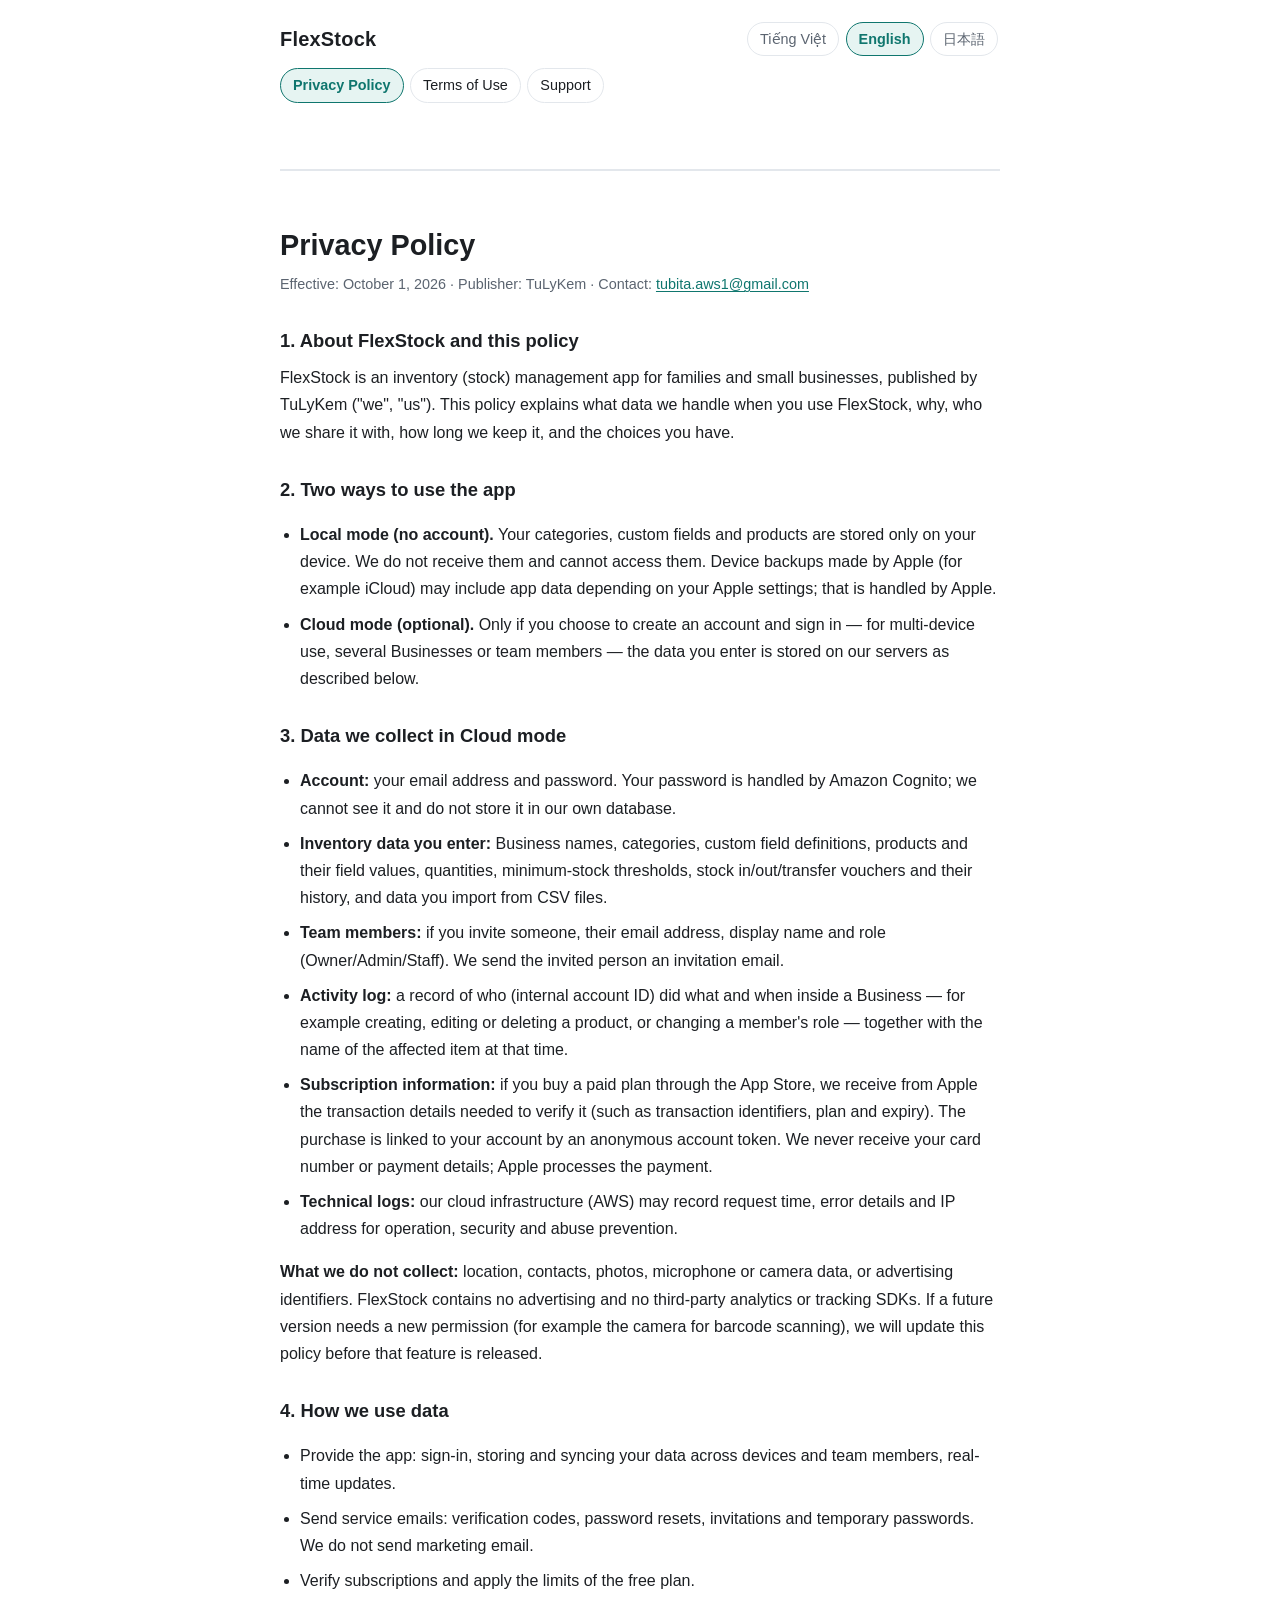
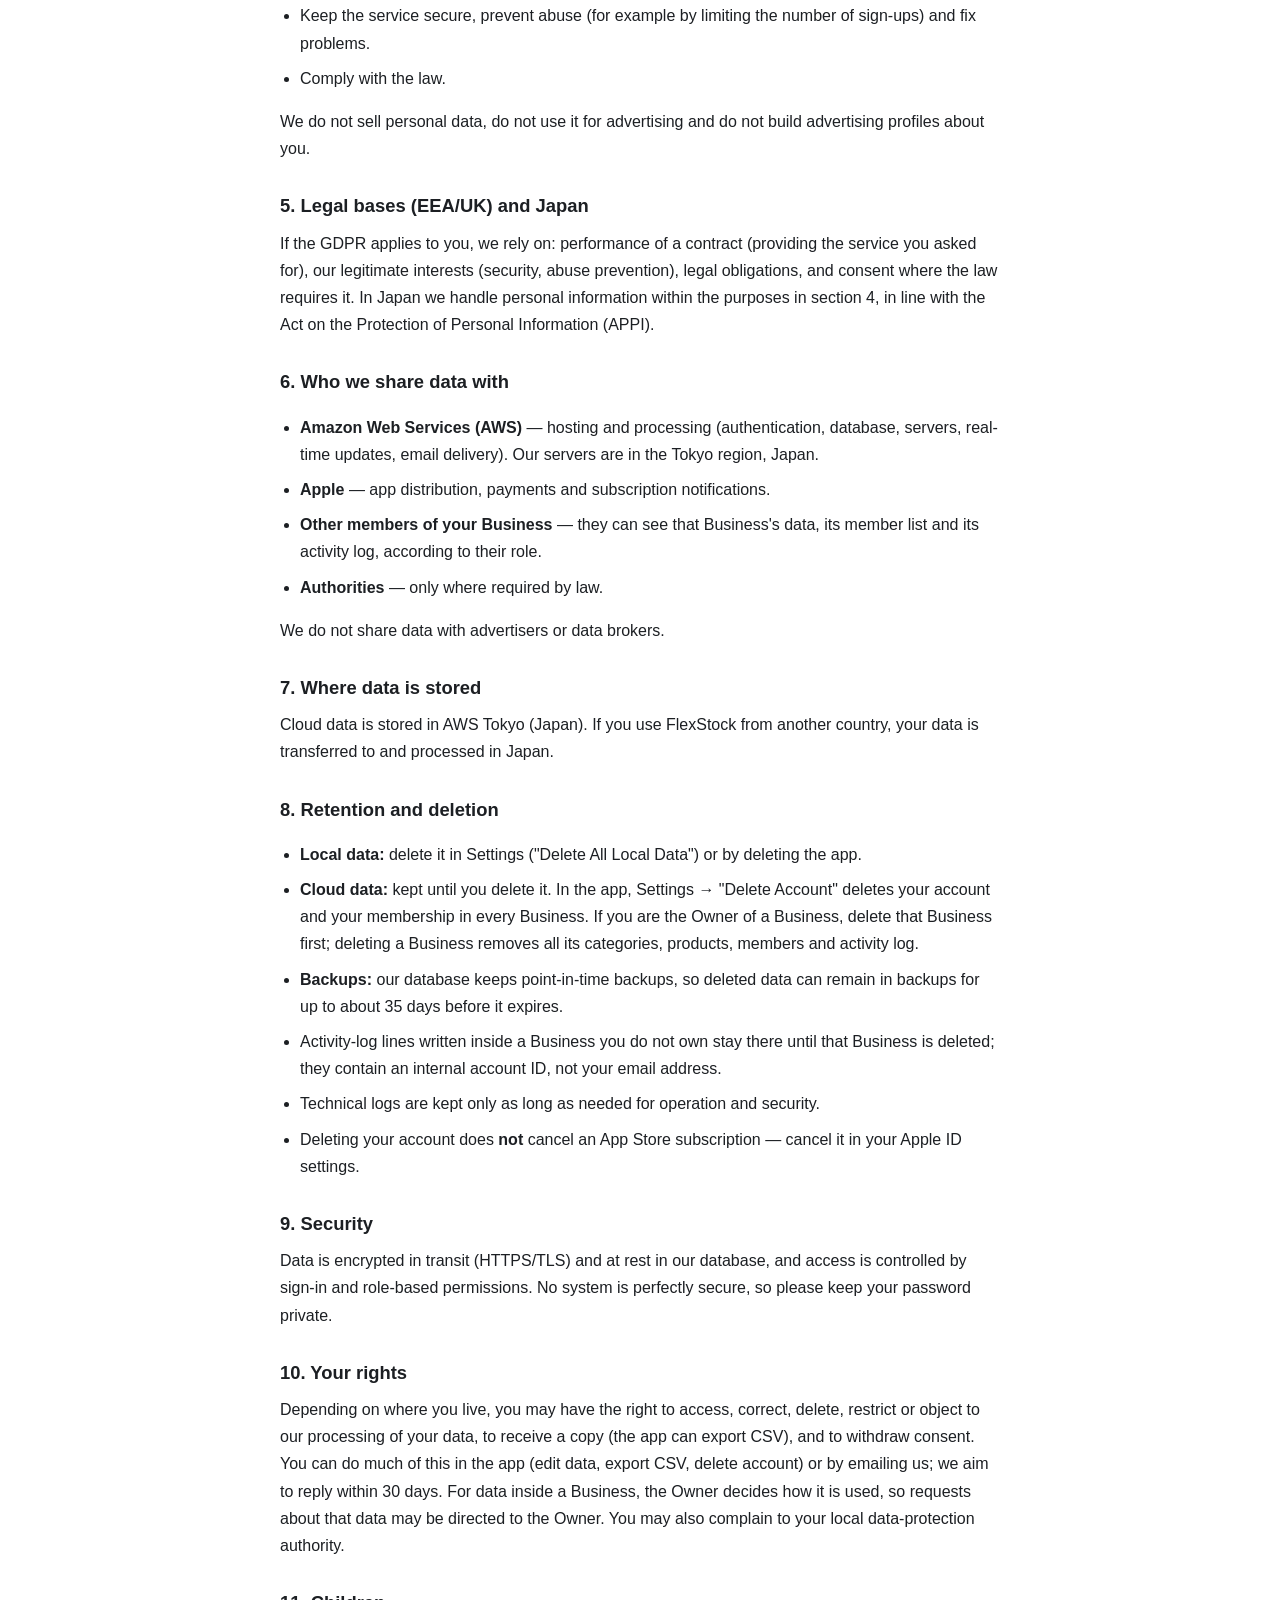
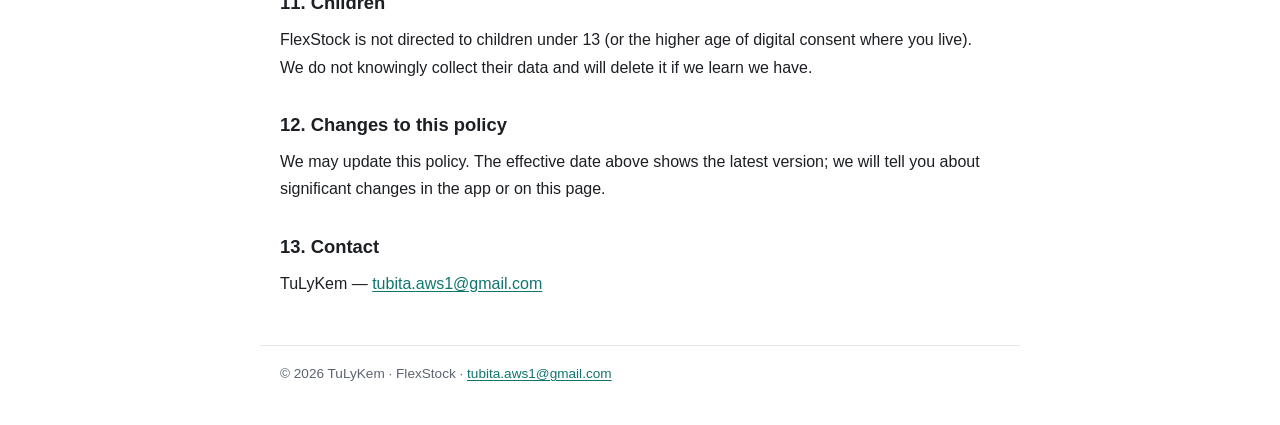
==== privacy.html @ 8ac3ab15 "FlexStock legal pages" ====
<!DOCTYPE html>
<html lang="en">
<head>
<meta charset="utf-8">
<meta name="viewport" content="width=device-width, initial-scale=1">
<title>FlexStock — Privacy Policy / Chính sách bảo mật / プライバシーポリシー</title>
<meta name="description" content="Privacy Policy of the FlexStock inventory app.">
<link rel="stylesheet" href="style.css">
<script src="site.js"></script>
</head>
<body>
<header class="site-header">
  <a class="brand" href="index.html" data-page="index.html">FlexStock</a>
  <nav class="lang" aria-label="Language">
    <a href="#vi" data-lang-link="vi">Tiếng Việt</a>
    <a href="#en" data-lang-link="en">English</a>
    <a href="#ja" data-lang-link="ja">日本語</a>
  </nav>
</header>
<nav class="pages" aria-label="Pages">
    <a href="privacy.html" data-page="privacy.html" class="current"><span class="lbl" data-l="vi">Chính sách bảo mật</span><span class="lbl" data-l="en">Privacy Policy</span><span class="lbl" data-l="ja">プライバシーポリシー</span></a>
    <a href="terms.html" data-page="terms.html"><span class="lbl" data-l="vi">Điều khoản sử dụng</span><span class="lbl" data-l="en">Terms of Use</span><span class="lbl" data-l="ja">利用規約</span></a>
    <a href="support.html" data-page="support.html"><span class="lbl" data-l="vi">Hỗ trợ</span><span class="lbl" data-l="en">Support</span><span class="lbl" data-l="ja">サポート</span></a>
</nav>
<main>
  <section class="doc" lang="vi" data-doc-lang="vi">
<h1>Chính sách bảo mật</h1>
    <p class="meta">Có hiệu lực từ: 01/10/2026 &middot; Nhà phát triển: TuLyKem &middot; Liên hệ: <a href="mailto:tubita.aws1@gmail.com">tubita.aws1@gmail.com</a></p>

    <h2>1. Giới thiệu</h2>
    <p>FlexStock là ứng dụng quản lý kho/tồn kho dành cho gia đình và hộ kinh doanh nhỏ, do TuLyKem ("chúng tôi") phát hành. Chính sách này giải thích chúng tôi xử lý những dữ liệu nào khi bạn dùng FlexStock, vì sao, chia sẻ với ai, lưu bao lâu và bạn có những lựa chọn nào.</p>

    <h2>2. Hai cách sử dụng ứng dụng</h2>
    <ul>
      <li><strong>Chế độ Local (không cần tài khoản).</strong> Category, Field tuỳ chỉnh và sản phẩm của bạn chỉ lưu trên thiết bị. Chúng tôi không nhận và không truy cập được dữ liệu này. Bản sao lưu thiết bị do Apple thực hiện (ví dụ iCloud) có thể gồm dữ liệu ứng dụng tuỳ theo cài đặt Apple của bạn — phần đó do Apple quản lý.</li>
      <li><strong>Chế độ Cloud (tuỳ chọn).</strong> Chỉ khi bạn chủ động tạo tài khoản và đăng nhập — để dùng nhiều thiết bị, nhiều Business hoặc làm việc nhóm — dữ liệu bạn nhập mới được lưu trên máy chủ của chúng tôi như mô tả dưới đây.</li>
    </ul>

    <h2>3. Dữ liệu chúng tôi thu thập ở chế độ Cloud</h2>
    <ul>
      <li><strong>Tài khoản:</strong> địa chỉ email và mật khẩu. Mật khẩu do Amazon Cognito xử lý; chúng tôi không xem được và không lưu mật khẩu trong cơ sở dữ liệu của mình.</li>
      <li><strong>Dữ liệu kho bạn nhập:</strong> tên Business, Category, định nghĩa Field tuỳ chỉnh, sản phẩm và giá trị các field, số lượng, ngưỡng tồn tối thiểu, phiếu Nhập/Xuất/Chuyển kho cùng lịch sử, và dữ liệu bạn nhập từ file CSV.</li>
      <li><strong>Thành viên:</strong> nếu bạn mời người khác — email, tên hiển thị và vai trò (Owner/Admin/Staff) của họ. Chúng tôi gửi email mời tới người được mời.</li>
      <li><strong>Lịch sử hoạt động:</strong> bản ghi ai (mã tài khoản nội bộ) đã làm gì, khi nào trong một Business — ví dụ tạo/sửa/xoá sản phẩm, đổi vai trò thành viên — kèm tên đối tượng bị tác động tại thời điểm đó.</li>
      <li><strong>Thông tin gói trả phí:</strong> khi bạn mua gói qua App Store, chúng tôi nhận từ Apple thông tin giao dịch cần để xác minh (mã giao dịch, gói, thời hạn). Giao dịch được gắn với tài khoản của bạn bằng một mã tài khoản ẩn danh. Chúng tôi không nhận số thẻ hay thông tin thanh toán của bạn; Apple xử lý thanh toán.</li>
      <li><strong>Nhật ký kỹ thuật:</strong> hạ tầng đám mây (AWS) có thể ghi lại thời điểm yêu cầu, thông tin lỗi và địa chỉ IP để vận hành, bảo mật và chống lạm dụng.</li>
    </ul>
    <p><strong>Chúng tôi không thu thập:</strong> vị trí, danh bạ, ảnh, dữ liệu micro/camera, hay mã định danh quảng cáo. FlexStock không có quảng cáo và không dùng SDK phân tích hay theo dõi của bên thứ ba. Nếu phiên bản sau cần quyền mới (ví dụ camera để quét mã vạch), chúng tôi sẽ cập nhật chính sách này trước khi phát hành tính năng đó.</p>

    <h2>4. Chúng tôi dùng dữ liệu để làm gì</h2>
    <ul>
      <li>Cung cấp ứng dụng: đăng nhập, lưu và đồng bộ dữ liệu giữa thiết bị và thành viên, cập nhật thời gian thực.</li>
      <li>Gửi email dịch vụ: mã xác nhận, đặt lại mật khẩu, lời mời, mật khẩu tạm. Chúng tôi không gửi email quảng cáo.</li>
      <li>Xác minh gói đăng ký và áp dụng giới hạn của gói miễn phí.</li>
      <li>Giữ dịch vụ an toàn, chống lạm dụng (ví dụ giới hạn số lượt đăng ký) và sửa lỗi.</li>
      <li>Tuân thủ pháp luật.</li>
    </ul>
    <p>Chúng tôi không bán dữ liệu cá nhân, không dùng dữ liệu cho quảng cáo và không lập hồ sơ quảng cáo về bạn.</p>

    <h2>5. Cơ sở pháp lý (EEA/Anh) và Nhật Bản</h2>
    <p>Nếu GDPR áp dụng với bạn, chúng tôi dựa trên: thực hiện hợp đồng (cung cấp dịch vụ bạn yêu cầu), lợi ích chính đáng (bảo mật, chống lạm dụng), nghĩa vụ pháp lý, và sự đồng ý khi pháp luật yêu cầu. Tại Nhật Bản, chúng tôi xử lý thông tin cá nhân trong phạm vi mục đích nêu ở mục 4, phù hợp Luật Bảo vệ thông tin cá nhân (APPI).</p>

    <h2>6. Chúng tôi chia sẻ dữ liệu với ai</h2>
    <ul>
      <li><strong>Amazon Web Services (AWS)</strong> — lưu trữ và xử lý (xác thực, cơ sở dữ liệu, máy chủ, cập nhật thời gian thực, gửi email). Máy chủ của chúng tôi đặt tại khu vực Tokyo, Nhật Bản.</li>
      <li><strong>Apple</strong> — phân phối ứng dụng, thanh toán và thông báo về gói đăng ký.</li>
      <li><strong>Các thành viên khác trong cùng Business</strong> — họ xem được dữ liệu của Business đó, danh sách thành viên và lịch sử hoạt động, tuỳ theo vai trò.</li>
      <li><strong>Cơ quan nhà nước</strong> — chỉ khi pháp luật yêu cầu.</li>
    </ul>
    <p>Chúng tôi không chia sẻ dữ liệu với nhà quảng cáo hay đơn vị môi giới dữ liệu.</p>

    <h2>7. Nơi lưu trữ dữ liệu</h2>
    <p>Dữ liệu Cloud được lưu tại AWS Tokyo (Nhật Bản). Nếu bạn dùng FlexStock từ quốc gia khác, dữ liệu của bạn được chuyển tới và xử lý tại Nhật Bản.</p>

    <h2>8. Thời gian lưu giữ và xoá dữ liệu</h2>
    <ul>
      <li><strong>Dữ liệu Local:</strong> xoá trong Cài đặt ("Xoá toàn bộ dữ liệu Local") hoặc bằng cách gỡ ứng dụng.</li>
      <li><strong>Dữ liệu Cloud:</strong> lưu cho tới khi bạn xoá. Trong ứng dụng, Cài đặt &rarr; "Xoá tài khoản" sẽ xoá tài khoản và tư cách thành viên của bạn ở mọi Business. Nếu bạn là Owner của một Business, hãy xoá Business đó trước; xoá Business sẽ xoá toàn bộ Category, sản phẩm, thành viên và lịch sử hoạt động của Business đó.</li>
      <li><strong>Sao lưu:</strong> cơ sở dữ liệu có sao lưu phục hồi theo thời điểm, nên dữ liệu đã xoá có thể còn trong bản sao lưu tối đa khoảng 35 ngày rồi tự hết hạn.</li>
      <li>Các dòng lịch sử hoạt động ghi trong Business mà bạn không sở hữu sẽ còn đó cho tới khi Business bị xoá; chúng chỉ chứa mã tài khoản nội bộ, không chứa email của bạn.</li>
      <li>Nhật ký kỹ thuật chỉ được giữ trong thời gian cần thiết cho vận hành và bảo mật.</li>
      <li>Xoá tài khoản <strong>không</strong> tự huỷ gói đăng ký App Store — hãy huỷ trong cài đặt Apple ID của bạn.</li>
    </ul>

    <h2>9. Bảo mật</h2>
    <p>Dữ liệu được mã hoá khi truyền (HTTPS/TLS) và khi lưu trong cơ sở dữ liệu; quyền truy cập được kiểm soát bằng đăng nhập và phân quyền theo vai trò. Không hệ thống nào an toàn tuyệt đối, vì vậy hãy giữ bí mật mật khẩu của bạn.</p>

    <h2>10. Quyền của bạn</h2>
    <p>Tuỳ nơi bạn sống, bạn có thể có quyền truy cập, chỉnh sửa, xoá, hạn chế hoặc phản đối việc xử lý dữ liệu, nhận bản sao dữ liệu (ứng dụng có Xuất CSV) và rút lại sự đồng ý. Phần lớn việc này làm được ngay trong ứng dụng (sửa dữ liệu, Xuất CSV, Xoá tài khoản) hoặc bằng cách gửi email cho chúng tôi; chúng tôi cố gắng phản hồi trong vòng 30 ngày. Với dữ liệu nằm trong một Business, Owner quyết định cách sử dụng, nên yêu cầu liên quan có thể được chuyển tới Owner. Bạn cũng có thể khiếu nại với cơ quan bảo vệ dữ liệu nơi bạn sống.</p>

    <h2>11. Trẻ em</h2>
    <p>FlexStock không dành cho trẻ em dưới 13 tuổi (hoặc độ tuổi đồng ý số cao hơn theo luật nơi bạn sống). Chúng tôi không cố ý thu thập dữ liệu của trẻ em và sẽ xoá nếu phát hiện.</p>

    <h2>12. Thay đổi chính sách</h2>
    <p>Chúng tôi có thể cập nhật chính sách này. Ngày có hiệu lực ở đầu trang cho biết phiên bản mới nhất; thay đổi quan trọng sẽ được thông báo trong ứng dụng hoặc trên trang này.</p>

    <h2>13. Liên hệ</h2>
    <p>TuLyKem &mdash; <a href="mailto:tubita.aws1@gmail.com">tubita.aws1@gmail.com</a></p>
  </section>
  <section class="doc" lang="en" data-doc-lang="en">
<h1>Privacy Policy</h1>
    <p class="meta">Effective: October 1, 2026 &middot; Publisher: TuLyKem &middot; Contact: <a href="mailto:tubita.aws1@gmail.com">tubita.aws1@gmail.com</a></p>

    <h2>1. About FlexStock and this policy</h2>
    <p>FlexStock is an inventory (stock) management app for families and small businesses, published by TuLyKem ("we", "us"). This policy explains what data we handle when you use FlexStock, why, who we share it with, how long we keep it, and the choices you have.</p>

    <h2>2. Two ways to use the app</h2>
    <ul>
      <li><strong>Local mode (no account).</strong> Your categories, custom fields and products are stored only on your device. We do not receive them and cannot access them. Device backups made by Apple (for example iCloud) may include app data depending on your Apple settings; that is handled by Apple.</li>
      <li><strong>Cloud mode (optional).</strong> Only if you choose to create an account and sign in &mdash; for multi-device use, several Businesses or team members &mdash; the data you enter is stored on our servers as described below.</li>
    </ul>

    <h2>3. Data we collect in Cloud mode</h2>
    <ul>
      <li><strong>Account:</strong> your email address and password. Your password is handled by Amazon Cognito; we cannot see it and do not store it in our own database.</li>
      <li><strong>Inventory data you enter:</strong> Business names, categories, custom field definitions, products and their field values, quantities, minimum-stock thresholds, stock in/out/transfer vouchers and their history, and data you import from CSV files.</li>
      <li><strong>Team members:</strong> if you invite someone, their email address, display name and role (Owner/Admin/Staff). We send the invited person an invitation email.</li>
      <li><strong>Activity log:</strong> a record of who (internal account ID) did what and when inside a Business &mdash; for example creating, editing or deleting a product, or changing a member's role &mdash; together with the name of the affected item at that time.</li>
      <li><strong>Subscription information:</strong> if you buy a paid plan through the App Store, we receive from Apple the transaction details needed to verify it (such as transaction identifiers, plan and expiry). The purchase is linked to your account by an anonymous account token. We never receive your card number or payment details; Apple processes the payment.</li>
      <li><strong>Technical logs:</strong> our cloud infrastructure (AWS) may record request time, error details and IP address for operation, security and abuse prevention.</li>
    </ul>
    <p><strong>What we do not collect:</strong> location, contacts, photos, microphone or camera data, or advertising identifiers. FlexStock contains no advertising and no third-party analytics or tracking SDKs. If a future version needs a new permission (for example the camera for barcode scanning), we will update this policy before that feature is released.</p>

    <h2>4. How we use data</h2>
    <ul>
      <li>Provide the app: sign-in, storing and syncing your data across devices and team members, real-time updates.</li>
      <li>Send service emails: verification codes, password resets, invitations and temporary passwords. We do not send marketing email.</li>
      <li>Verify subscriptions and apply the limits of the free plan.</li>
      <li>Keep the service secure, prevent abuse (for example by limiting the number of sign-ups) and fix problems.</li>
      <li>Comply with the law.</li>
    </ul>
    <p>We do not sell personal data, do not use it for advertising and do not build advertising profiles about you.</p>

    <h2>5. Legal bases (EEA/UK) and Japan</h2>
    <p>If the GDPR applies to you, we rely on: performance of a contract (providing the service you asked for), our legitimate interests (security, abuse prevention), legal obligations, and consent where the law requires it. In Japan we handle personal information within the purposes in section 4, in line with the Act on the Protection of Personal Information (APPI).</p>

    <h2>6. Who we share data with</h2>
    <ul>
      <li><strong>Amazon Web Services (AWS)</strong> &mdash; hosting and processing (authentication, database, servers, real-time updates, email delivery). Our servers are in the Tokyo region, Japan.</li>
      <li><strong>Apple</strong> &mdash; app distribution, payments and subscription notifications.</li>
      <li><strong>Other members of your Business</strong> &mdash; they can see that Business's data, its member list and its activity log, according to their role.</li>
      <li><strong>Authorities</strong> &mdash; only where required by law.</li>
    </ul>
    <p>We do not share data with advertisers or data brokers.</p>

    <h2>7. Where data is stored</h2>
    <p>Cloud data is stored in AWS Tokyo (Japan). If you use FlexStock from another country, your data is transferred to and processed in Japan.</p>

    <h2>8. Retention and deletion</h2>
    <ul>
      <li><strong>Local data:</strong> delete it in Settings ("Delete All Local Data") or by deleting the app.</li>
      <li><strong>Cloud data:</strong> kept until you delete it. In the app, Settings &rarr; "Delete Account" deletes your account and your membership in every Business. If you are the Owner of a Business, delete that Business first; deleting a Business removes all its categories, products, members and activity log.</li>
      <li><strong>Backups:</strong> our database keeps point-in-time backups, so deleted data can remain in backups for up to about 35 days before it expires.</li>
      <li>Activity-log lines written inside a Business you do not own stay there until that Business is deleted; they contain an internal account ID, not your email address.</li>
      <li>Technical logs are kept only as long as needed for operation and security.</li>
      <li>Deleting your account does <strong>not</strong> cancel an App Store subscription &mdash; cancel it in your Apple ID settings.</li>
    </ul>

    <h2>9. Security</h2>
    <p>Data is encrypted in transit (HTTPS/TLS) and at rest in our database, and access is controlled by sign-in and role-based permissions. No system is perfectly secure, so please keep your password private.</p>

    <h2>10. Your rights</h2>
    <p>Depending on where you live, you may have the right to access, correct, delete, restrict or object to our processing of your data, to receive a copy (the app can export CSV), and to withdraw consent. You can do much of this in the app (edit data, export CSV, delete account) or by emailing us; we aim to reply within 30 days. For data inside a Business, the Owner decides how it is used, so requests about that data may be directed to the Owner. You may also complain to your local data-protection authority.</p>

    <h2>11. Children</h2>
    <p>FlexStock is not directed to children under 13 (or the higher age of digital consent where you live). We do not knowingly collect their data and will delete it if we learn we have.</p>

    <h2>12. Changes to this policy</h2>
    <p>We may update this policy. The effective date above shows the latest version; we will tell you about significant changes in the app or on this page.</p>

    <h2>13. Contact</h2>
    <p>TuLyKem &mdash; <a href="mailto:tubita.aws1@gmail.com">tubita.aws1@gmail.com</a></p>
  </section>
  <section class="doc" lang="ja" data-doc-lang="ja">
<h1>プライバシーポリシー</h1>
    <p class="meta">施行日：2026年10月1日 &middot; 提供者：TuLyKem &middot; 連絡先：<a href="mailto:tubita.aws1@gmail.com">tubita.aws1@gmail.com</a></p>

    <h2>1. FlexStockと本ポリシーについて</h2>
    <p>FlexStock（以下「本アプリ」）は、家庭や小規模事業者向けの在庫管理アプリで、TuLyKem（以下「当方」）が提供しています。本ポリシーでは、本アプリのご利用にあたって取り扱うデータ、その目的、共有先、保管期間、およびお客様の選択肢について説明します。</p>

    <h2>2. 2つの利用方法</h2>
    <ul>
      <li><strong>ローカルモード（アカウント不要）：</strong>カテゴリー、カスタムフィールド、商品はお客様の端末内にのみ保存されます。当方はこれらを受け取らず、アクセスすることもできません。Apple（iCloudなど）による端末バックアップには、お客様のApple設定に応じてアプリのデータが含まれる場合があり、これはAppleが管理します。</li>
      <li><strong>クラウドモード（任意）：</strong>複数端末での利用、複数のBusiness、チームメンバーとの共有のためにお客様ご自身がアカウントを作成してログインした場合に限り、入力したデータが以下のとおり当方のサーバーに保存されます。</li>
    </ul>

    <h2>3. クラウドモードで取得するデータ</h2>
    <ul>
      <li><strong>アカウント情報：</strong>メールアドレスとパスワード。パスワードはAmazon Cognitoが処理し、当方は閲覧できず、独自のデータベースにも保存しません。</li>
      <li><strong>入力した在庫データ：</strong>Business名、カテゴリー、カスタムフィールドの定義、商品とその値、数量、最小在庫のしきい値、入庫・出庫・移動の伝票と履歴、CSVからインポートしたデータ。</li>
      <li><strong>メンバー情報：</strong>他の方を招待した場合、その方のメールアドレス、表示名、役割（Owner/Admin/Staff）。招待された方には招待メールを送信します。</li>
      <li><strong>操作履歴：</strong>Business内で誰（内部アカウントID）が、いつ、何をしたか（例：商品の作成・編集・削除、メンバーの役割変更）の記録と、その時点の対象の名称。</li>
      <li><strong>サブスクリプション情報：</strong>App Storeで有料プランを購入した場合、検証に必要な取引情報（取引ID、プラン、有効期限など）をAppleから受け取ります。購入は匿名のアカウントトークンでお客様のアカウントに紐づけられます。カード番号などの支払い情報は受け取りません（決済はAppleが行います）。</li>
      <li><strong>技術ログ：</strong>運用、セキュリティ、不正利用の防止のため、クラウド基盤（AWS）がリクエスト時刻、エラー情報、IPアドレスを記録する場合があります。</li>
    </ul>
    <p><strong>取得しないもの：</strong>位置情報、連絡先、写真、マイク・カメラのデータ、広告識別子。本アプリには広告も、第三者の分析・トラッキングSDKもありません。将来のバージョンで新しい権限（例：バーコードスキャン用のカメラ）が必要になる場合は、その機能を提供する前に本ポリシーを更新します。</p>

    <h2>4. 利用目的</h2>
    <ul>
      <li>本アプリの提供：ログイン、端末間・メンバー間でのデータの保存と同期、リアルタイム更新。</li>
      <li>サービス関連メールの送信：確認コード、パスワード再設定、招待、仮パスワード。マーケティングメールは送信しません。</li>
      <li>サブスクリプションの検証と、無料プランの上限の適用。</li>
      <li>サービスの安全確保、不正利用の防止（例：新規登録数の制限）、不具合の修正。</li>
      <li>法令の遵守。</li>
    </ul>
    <p>当方は個人データを販売せず、広告に利用せず、広告目的のプロファイリングも行いません。</p>

    <h2>5. 法的根拠（EEA・英国）と日本</h2>
    <p>GDPRが適用される場合、当方は、契約の履行（ご依頼のサービスの提供）、正当な利益（セキュリティ、不正利用の防止）、法的義務、および法令上必要な場合の同意に基づいて処理します。日本では、個人情報の保護に関する法律（個人情報保護法）に従い、上記4の利用目的の範囲内で個人情報を取り扱います。</p>

    <h2>6. 共有先</h2>
    <ul>
      <li><strong>Amazon Web Services（AWS）</strong> &mdash; ホスティングと処理（認証、データベース、サーバー、リアルタイム更新、メール配信）。サーバーは日本の東京リージョンにあります。</li>
      <li><strong>Apple</strong> &mdash; アプリの配信、決済、サブスクリプションの通知。</li>
      <li><strong>同じBusinessの他のメンバー</strong> &mdash; 役割に応じて、そのBusinessのデータ、メンバー一覧、操作履歴を閲覧できます。</li>
      <li><strong>公的機関</strong> &mdash; 法令で求められる場合に限ります。</li>
    </ul>
    <p>広告主やデータブローカーとはデータを共有しません。</p>

    <h2>7. 保存場所</h2>
    <p>クラウドのデータはAWS東京リージョン（日本）に保存されます。日本国外からご利用の場合、データは日本に転送され、日本で処理されます。</p>

    <h2>8. 保管期間と削除</h2>
    <ul>
      <li><strong>ローカルデータ：</strong>「設定」の「ローカルデータをすべて削除」、またはアプリの削除で消去できます。</li>
      <li><strong>クラウドデータ：</strong>お客様が削除するまで保管します。アプリの「設定」&rarr;「アカウントを削除」で、アカウントとすべてのBusinessでのメンバーシップが削除されます。いずれかのBusinessのOwnerである場合は、先にそのBusinessを削除してください。Businessを削除すると、そのカテゴリー、商品、メンバー、操作履歴がすべて削除されます。</li>
      <li><strong>バックアップ：</strong>データベースにはポイントインタイムのバックアップがあり、削除したデータが最大約35日間バックアップに残ってから失効します。</li>
      <li>ご自身がOwnerではないBusinessに記録された操作履歴は、そのBusinessが削除されるまで残ります。内部アカウントIDのみを含み、メールアドレスは含みません。</li>
      <li>技術ログは、運用とセキュリティに必要な期間のみ保管します。</li>
      <li>アカウントを削除しても、App Storeのサブスクリプションは自動では<strong>解約されません</strong>。Apple IDの設定で解約してください。</li>
    </ul>

    <h2>9. セキュリティ</h2>
    <p>データは通信時（HTTPS/TLS）とデータベース内（保存時）で暗号化され、ログインと役割ごとの権限でアクセスを制御しています。完全に安全なシステムは存在しないため、パスワードは他人に知られないよう管理してください。</p>

    <h2>10. お客様の権利</h2>
    <p>お住まいの地域により、データへのアクセス、訂正、削除、処理の制限・異議、写しの受領（アプリでCSVをエクスポートできます）、同意の撤回を求める権利があります。多くはアプリ内（データの編集、CSVエクスポート、アカウント削除）またはメールでお手続きいただけます。30日以内の回答を目標としています。Business内のデータの扱いはOwnerが決めるため、そのデータに関するご請求はOwnerに向けていただく場合があります。お住まいの地域のデータ保護当局に苦情を申し立てることもできます。</p>

    <h2>11. お子様について</h2>
    <p>本アプリは13歳未満（またはお住まいの地域でデジタル同意年齢がそれより高い場合はその年齢未満）のお子様を対象としていません。お子様のデータを意図的に取得することはなく、判明した場合は削除します。</p>

    <h2>12. 本ポリシーの変更</h2>
    <p>本ポリシーは更新されることがあります。上記の施行日が最新版を示します。重要な変更はアプリ内またはこのページでお知らせします。</p>

    <h2>13. お問い合わせ</h2>
    <p>TuLyKem &mdash; <a href="mailto:tubita.aws1@gmail.com">tubita.aws1@gmail.com</a></p>
  </section>
</main>
<footer>
  &copy; 2026 TuLyKem &middot; FlexStock &middot;
  <a href="mailto:tubita.aws1@gmail.com">tubita.aws1@gmail.com</a>
</footer>
</body>
</html>
---- style.css ----
/* FlexStock legal site — shared styles. No external fonts or scripts (privacy-friendly, fast). */

:root {
  --bg: #ffffff;
  --fg: #1c1f23;
  --muted: #5b6470;
  --line: #e3e7ec;
  --accent: #0f766e;      /* teal, matches the app's accent colour */
  --accent-soft: #e6f4f2;
  --card: #f7f9fb;
}

@media (prefers-color-scheme: dark) {
  :root {
    --bg: #12161a;
    --fg: #e8ecf0;
    --muted: #9aa5b1;
    --line: #2a313a;
    --accent: #2dd4bf;
    --accent-soft: #14312e;
    --card: #1a2026;
  }
}

* { box-sizing: border-box; }

html { -webkit-text-size-adjust: 100%; }

body {
  margin: 0;
  background: var(--bg);
  color: var(--fg);
  font-family: -apple-system, BlinkMacSystemFont, "Segoe UI", "Hiragino Sans",
    "Hiragino Kaku Gothic ProN", "Noto Sans JP", "Noto Sans", Roboto, Helvetica, Arial, sans-serif;
  line-height: 1.7;
  font-size: 16px;
}

a { color: var(--accent); text-underline-offset: 2px; }

.site-header {
  display: flex;
  flex-wrap: wrap;
  align-items: center;
  justify-content: space-between;
  gap: 12px;
  max-width: 760px;
  margin: 0 auto;
  padding: 20px 20px 8px;
}

.brand {
  font-weight: 700;
  font-size: 1.25rem;
  letter-spacing: 0.2px;
  text-decoration: none;
  color: var(--fg);
}

.lang a, .pages a {
  display: inline-block;
  padding: 4px 12px;
  margin: 2px 2px 2px 0;
  border: 1px solid var(--line);
  border-radius: 999px;
  text-decoration: none;
  font-size: 0.9rem;
  color: var(--muted);
}

.lang a[aria-current="true"] {
  background: var(--accent-soft);
  border-color: var(--accent);
  color: var(--accent);
  font-weight: 600;
}

.pages {
  max-width: 760px;
  margin: 0 auto;
  padding: 0 20px 8px;
}

.pages a { color: var(--fg); }
.pages a.current { background: var(--accent-soft); border-color: var(--accent); color: var(--accent); font-weight: 600; }

main {
  max-width: 760px;
  margin: 0 auto;
  padding: 8px 20px 40px;
}

/* One <section class="doc"> per language. Without JavaScript all three are shown one after another;
   with JavaScript (class "js" on <html>) only the selected language is shown. */
html.js .doc { display: none; }
html.js[data-lang="vi"] .doc[data-doc-lang="vi"],
html.js[data-lang="en"] .doc[data-doc-lang="en"],
html.js[data-lang="ja"] .doc[data-doc-lang="ja"] { display: block; }

.doc + .doc { margin-top: 48px; padding-top: 32px; border-top: 2px solid var(--line); }

h1 { font-size: 1.8rem; line-height: 1.3; margin: 24px 0 8px; }
h2 { font-size: 1.15rem; margin: 28px 0 6px; }
p, li { margin: 8px 0; }
ul { padding-left: 1.25rem; }

.meta { color: var(--muted); font-size: 0.9rem; margin-top: 0; }

.card {
  background: var(--card);
  border: 1px solid var(--line);
  border-radius: 12px;
  padding: 4px 18px 14px;
  margin: 16px 0;
}

.card h2 { margin-top: 14px; }

.note {
  background: var(--accent-soft);
  border-left: 4px solid var(--accent);
  border-radius: 6px;
  padding: 8px 14px;
  margin: 14px 0;
}

footer {
  max-width: 760px;
  margin: 0 auto;
  padding: 16px 20px 40px;
  color: var(--muted);
  font-size: 0.85rem;
  border-top: 1px solid var(--line);
}

@media (max-width: 480px) {
  h1 { font-size: 1.5rem; }
}

/* Short labels that switch language together with the document (navigation buttons). */
html.js .lbl { display: none; }
html.js[data-lang="vi"] .lbl[data-l="vi"],
html.js[data-lang="en"] .lbl[data-l="en"],
html.js[data-lang="ja"] .lbl[data-l="ja"] { display: inline; }
.lbl + .lbl::before { content: " / "; }          /* only visible without JavaScript */
html.js .lbl + .lbl::before { content: none; }

.cards { display: grid; gap: 12px; margin: 20px 0; }
.cards a.card { display: block; text-decoration: none; color: var(--fg); padding: 14px 18px; }
.cards a.card strong { color: var(--accent); }
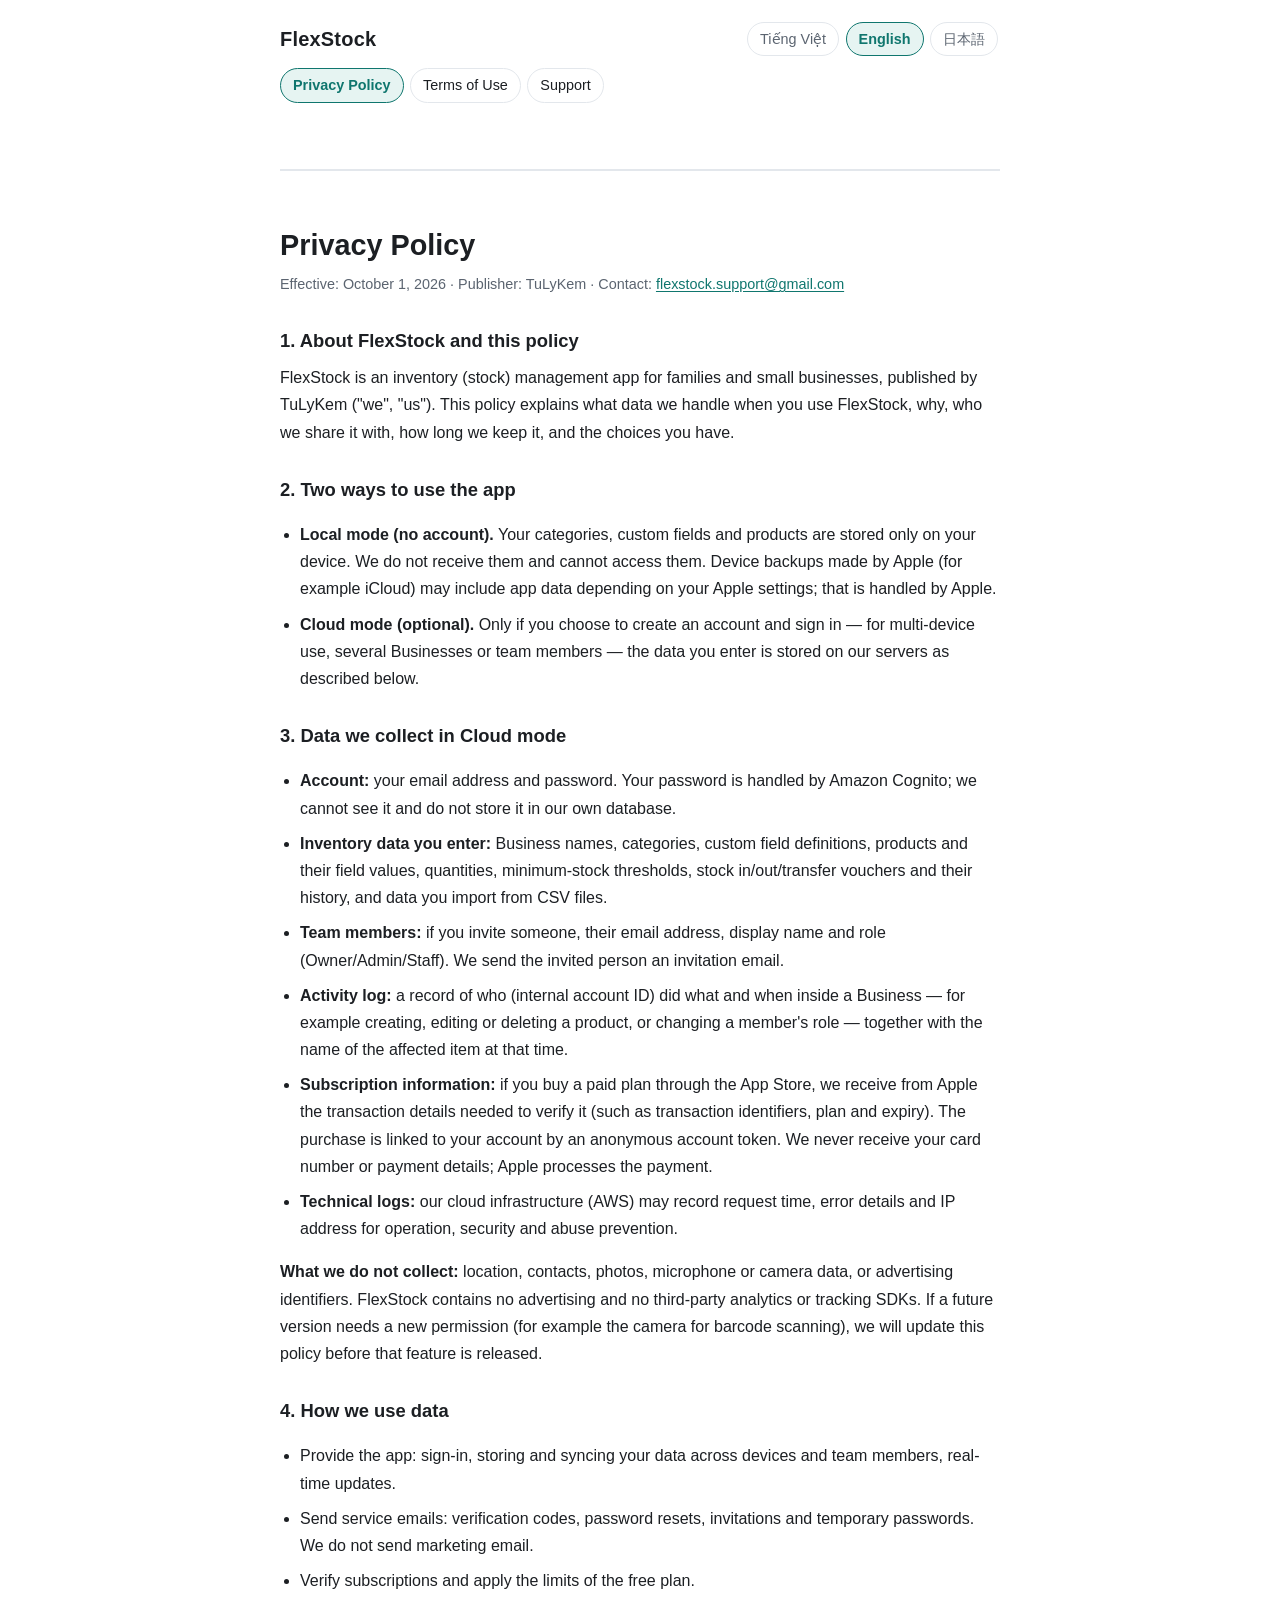
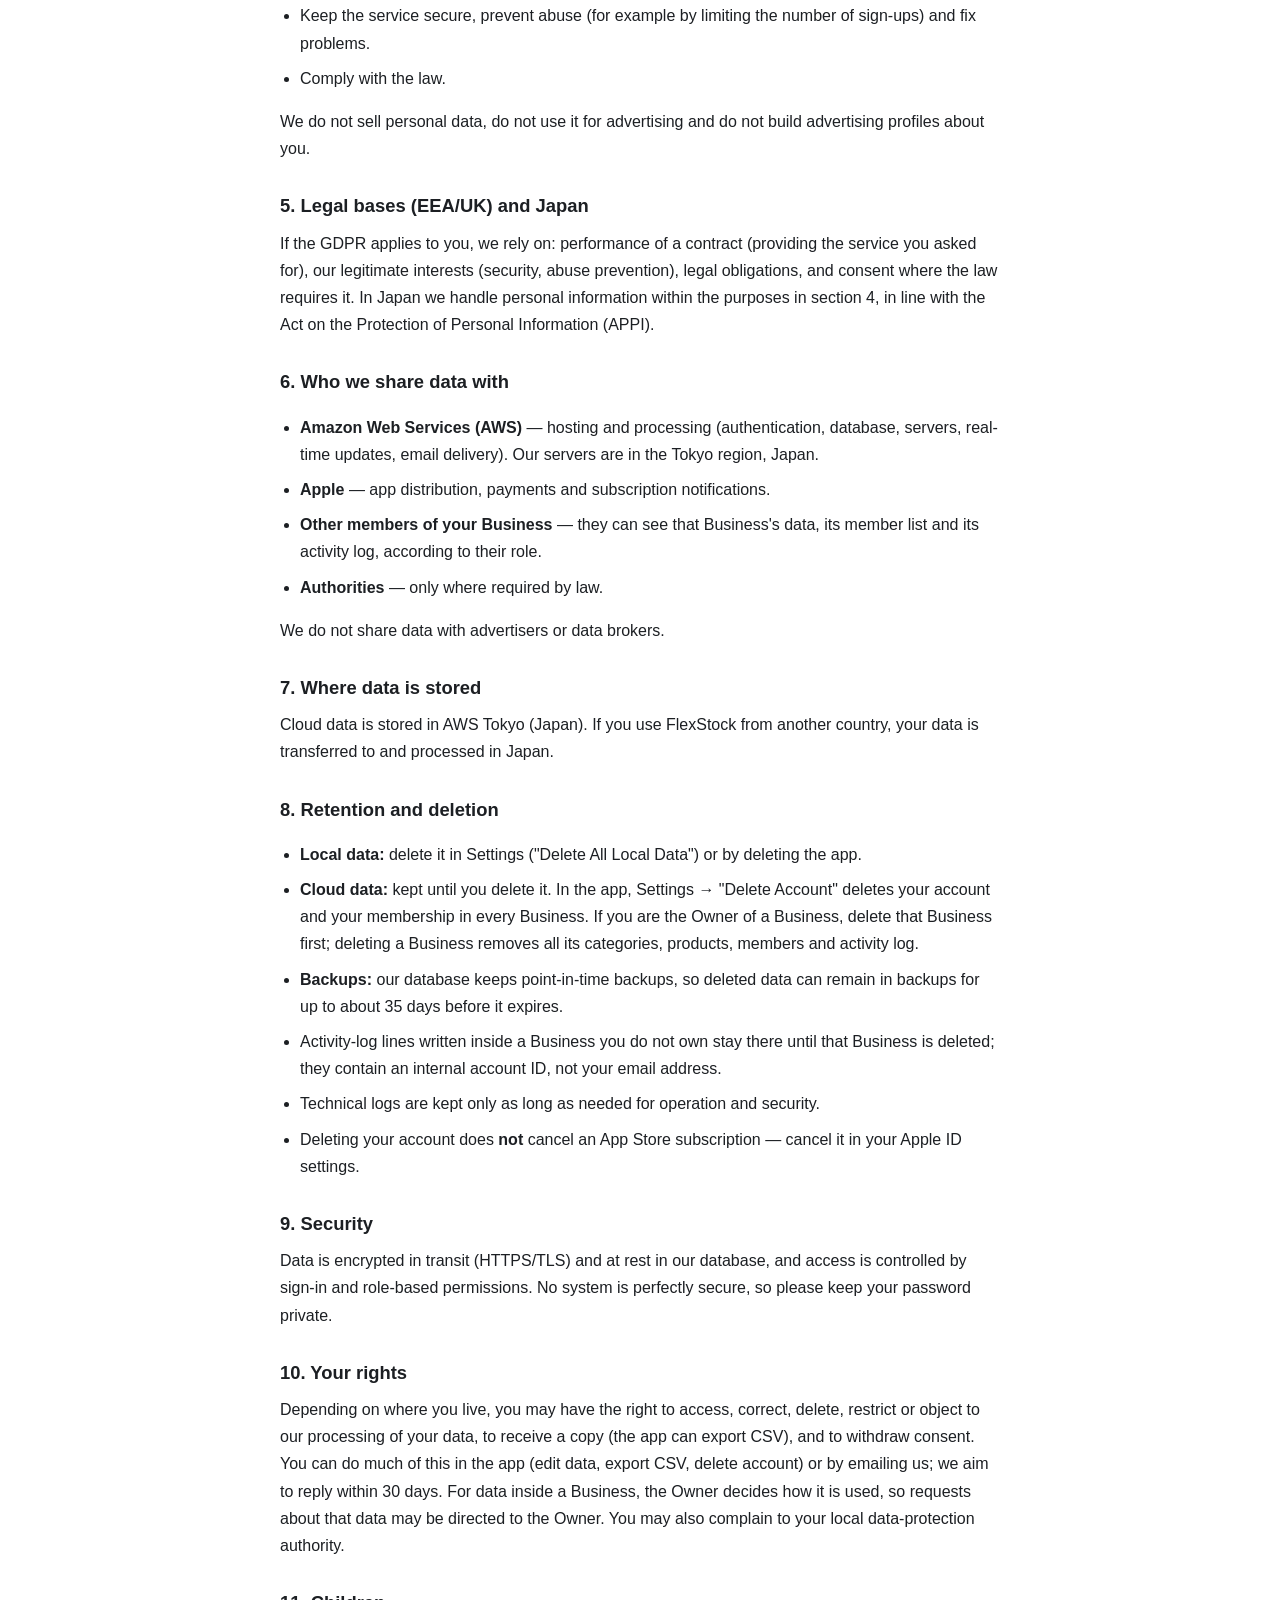
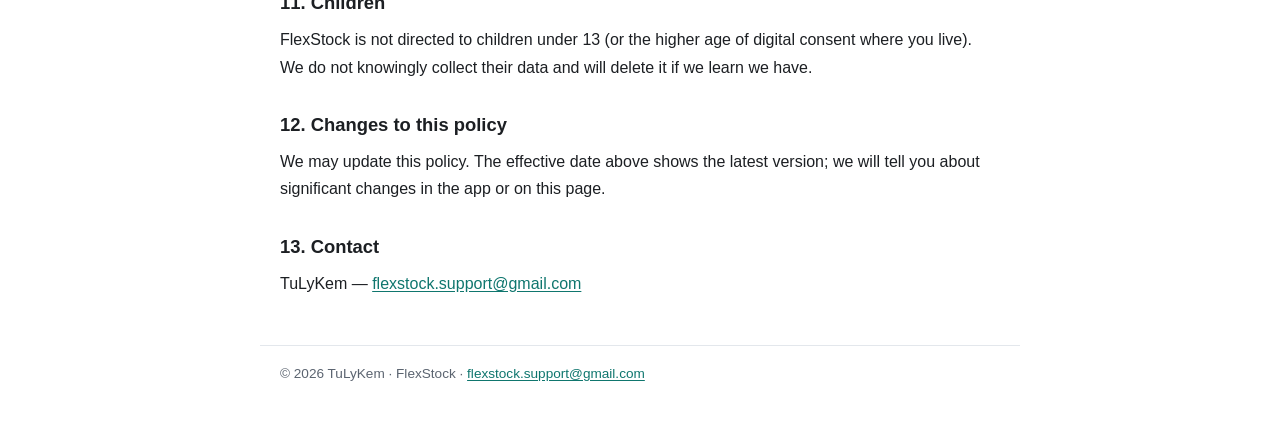
==== commit 287f90fe: "Update support contact email" ====
--- a/privacy.html
+++ b/privacy.html
@@ -25,7 +25,7 @@
 <main>
   <section class="doc" lang="vi" data-doc-lang="vi">
 <h1>Chính sách bảo mật</h1>
-    <p class="meta">Có hiệu lực từ: 01/10/2026 &middot; Nhà phát triển: TuLyKem &middot; Liên hệ: <a href="mailto:tubita.aws1@gmail.com">tubita.aws1@gmail.com</a></p>
+    <p class="meta">Có hiệu lực từ: 01/10/2026 &middot; Nhà phát triển: TuLyKem &middot; Liên hệ: <a href="mailto:flexstock.support@gmail.com">flexstock.support@gmail.com</a></p>
 
     <h2>1. Giới thiệu</h2>
     <p>FlexStock là ứng dụng quản lý kho/tồn kho dành cho gia đình và hộ kinh doanh nhỏ, do TuLyKem ("chúng tôi") phát hành. Chính sách này giải thích chúng tôi xử lý những dữ liệu nào khi bạn dùng FlexStock, vì sao, chia sẻ với ai, lưu bao lâu và bạn có những lựa chọn nào.</p>
@@ -95,11 +95,11 @@
     <p>Chúng tôi có thể cập nhật chính sách này. Ngày có hiệu lực ở đầu trang cho biết phiên bản mới nhất; thay đổi quan trọng sẽ được thông báo trong ứng dụng hoặc trên trang này.</p>
 
     <h2>13. Liên hệ</h2>
-    <p>TuLyKem &mdash; <a href="mailto:tubita.aws1@gmail.com">tubita.aws1@gmail.com</a></p>
+    <p>TuLyKem &mdash; <a href="mailto:flexstock.support@gmail.com">flexstock.support@gmail.com</a></p>
   </section>
   <section class="doc" lang="en" data-doc-lang="en">
 <h1>Privacy Policy</h1>
-    <p class="meta">Effective: October 1, 2026 &middot; Publisher: TuLyKem &middot; Contact: <a href="mailto:tubita.aws1@gmail.com">tubita.aws1@gmail.com</a></p>
+    <p class="meta">Effective: October 1, 2026 &middot; Publisher: TuLyKem &middot; Contact: <a href="mailto:flexstock.support@gmail.com">flexstock.support@gmail.com</a></p>
 
     <h2>1. About FlexStock and this policy</h2>
     <p>FlexStock is an inventory (stock) management app for families and small businesses, published by TuLyKem ("we", "us"). This policy explains what data we handle when you use FlexStock, why, who we share it with, how long we keep it, and the choices you have.</p>
@@ -169,11 +169,11 @@
     <p>We may update this policy. The effective date above shows the latest version; we will tell you about significant changes in the app or on this page.</p>
 
     <h2>13. Contact</h2>
-    <p>TuLyKem &mdash; <a href="mailto:tubita.aws1@gmail.com">tubita.aws1@gmail.com</a></p>
+    <p>TuLyKem &mdash; <a href="mailto:flexstock.support@gmail.com">flexstock.support@gmail.com</a></p>
   </section>
   <section class="doc" lang="ja" data-doc-lang="ja">
 <h1>プライバシーポリシー</h1>
-    <p class="meta">施行日：2026年10月1日 &middot; 提供者：TuLyKem &middot; 連絡先：<a href="mailto:tubita.aws1@gmail.com">tubita.aws1@gmail.com</a></p>
+    <p class="meta">施行日：2026年10月1日 &middot; 提供者：TuLyKem &middot; 連絡先：<a href="mailto:flexstock.support@gmail.com">flexstock.support@gmail.com</a></p>
 
     <h2>1. FlexStockと本ポリシーについて</h2>
     <p>FlexStock（以下「本アプリ」）は、家庭や小規模事業者向けの在庫管理アプリで、TuLyKem（以下「当方」）が提供しています。本ポリシーでは、本アプリのご利用にあたって取り扱うデータ、その目的、共有先、保管期間、およびお客様の選択肢について説明します。</p>
@@ -243,12 +243,12 @@
     <p>本ポリシーは更新されることがあります。上記の施行日が最新版を示します。重要な変更はアプリ内またはこのページでお知らせします。</p>
 
     <h2>13. お問い合わせ</h2>
-    <p>TuLyKem &mdash; <a href="mailto:tubita.aws1@gmail.com">tubita.aws1@gmail.com</a></p>
+    <p>TuLyKem &mdash; <a href="mailto:flexstock.support@gmail.com">flexstock.support@gmail.com</a></p>
   </section>
 </main>
 <footer>
   &copy; 2026 TuLyKem &middot; FlexStock &middot;
-  <a href="mailto:tubita.aws1@gmail.com">tubita.aws1@gmail.com</a>
+  <a href="mailto:flexstock.support@gmail.com">flexstock.support@gmail.com</a>
 </footer>
 </body>
 </html>
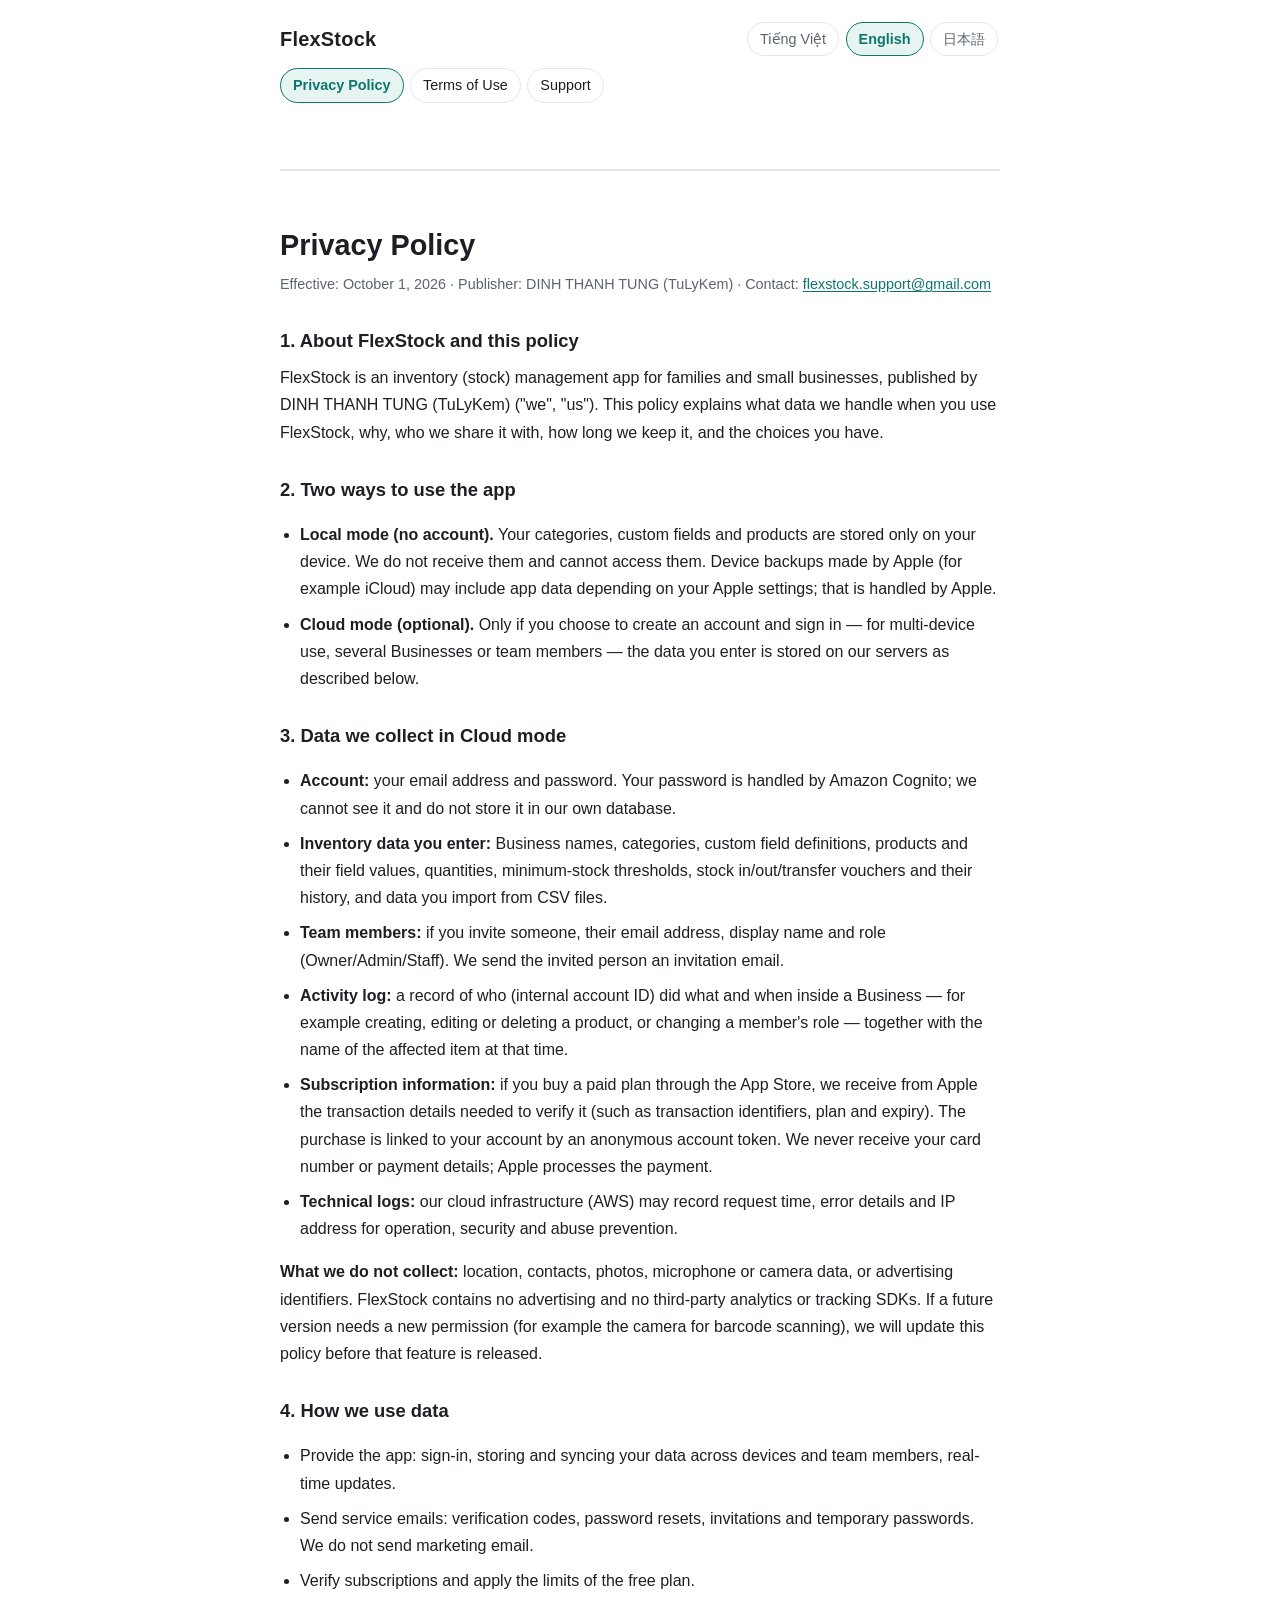
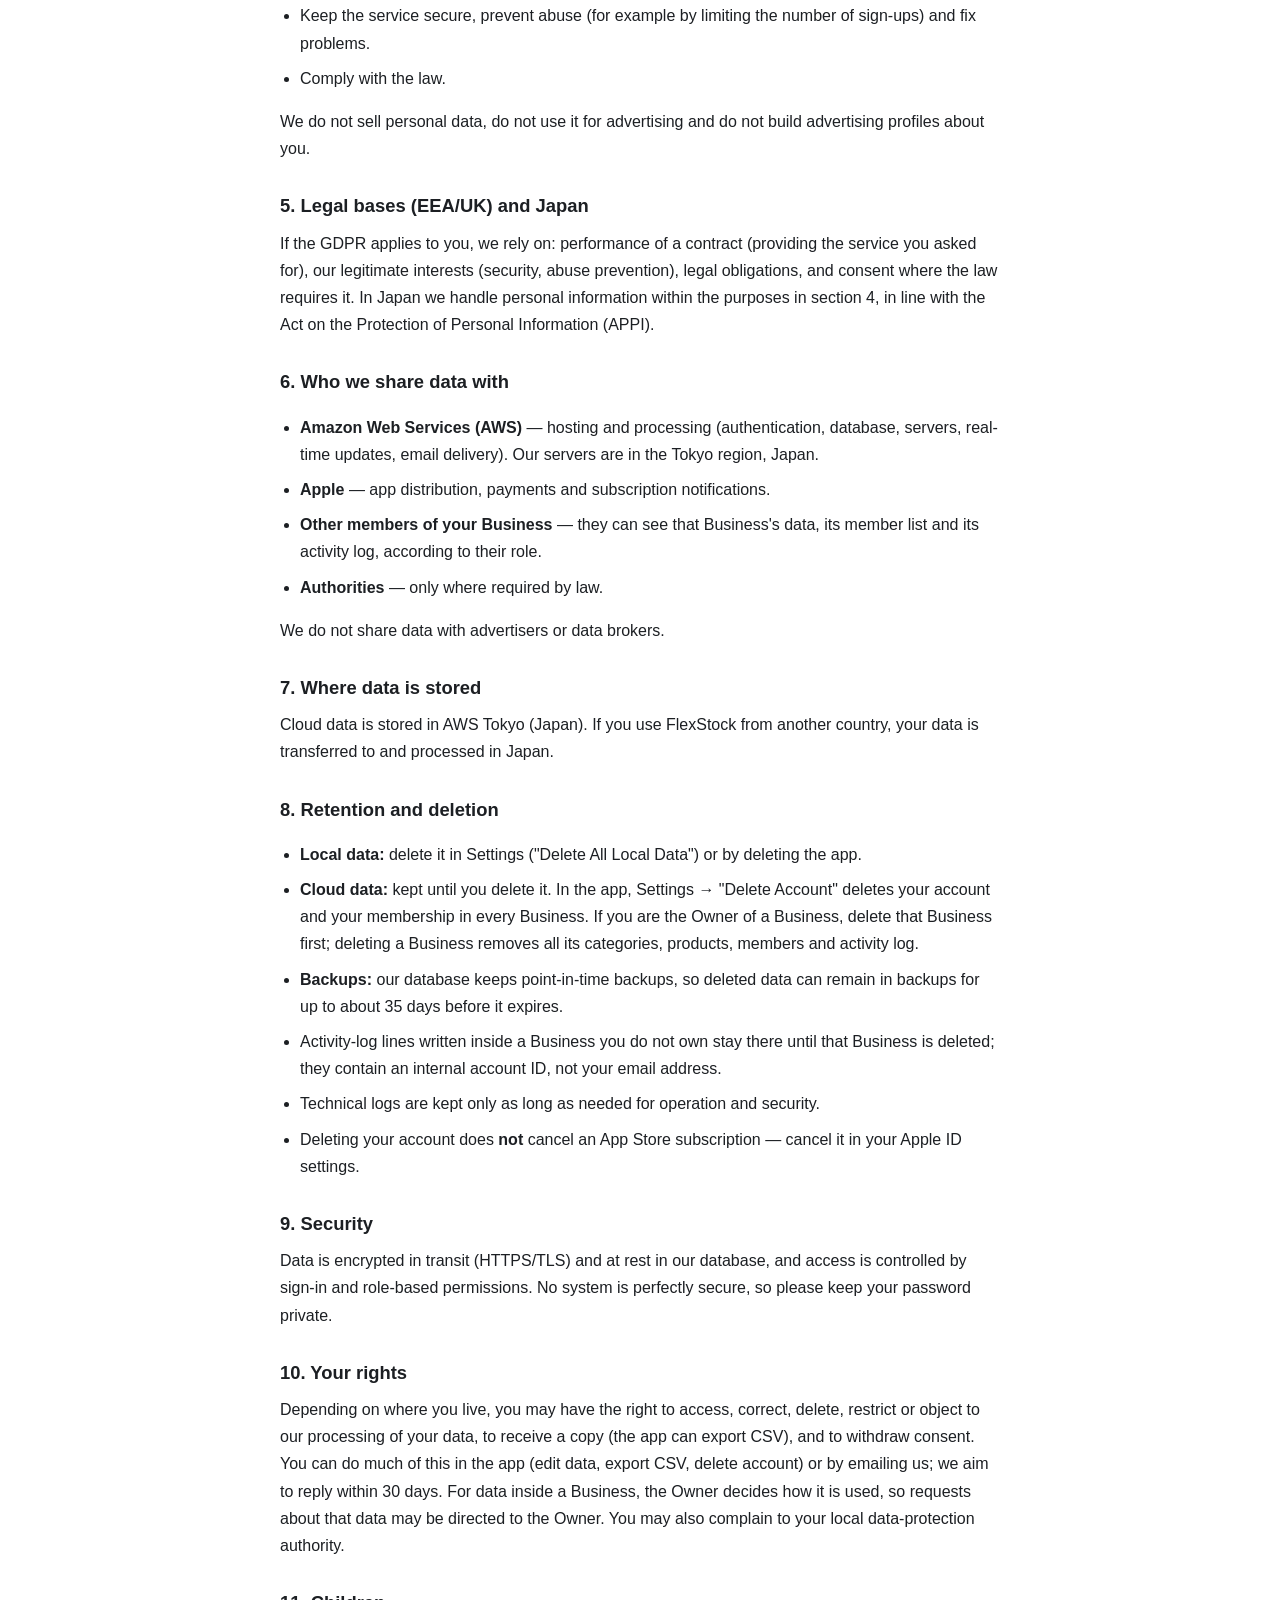
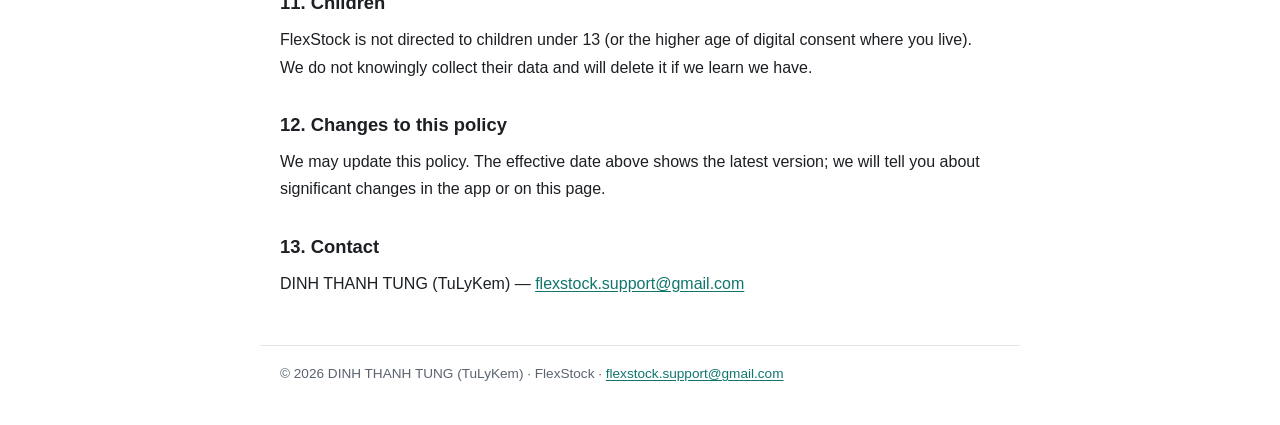
==== commit b4aabd17: "Use legal publisher name" ====
--- a/privacy.html
+++ b/privacy.html
@@ -25,10 +25,10 @@
 <main>
   <section class="doc" lang="vi" data-doc-lang="vi">
 <h1>Chính sách bảo mật</h1>
-    <p class="meta">Có hiệu lực từ: 01/10/2026 &middot; Nhà phát triển: TuLyKem &middot; Liên hệ: <a href="mailto:flexstock.support@gmail.com">flexstock.support@gmail.com</a></p>
+    <p class="meta">Có hiệu lực từ: 01/10/2026 &middot; Nhà phát triển: DINH THANH TUNG (TuLyKem) &middot; Liên hệ: <a href="mailto:flexstock.support@gmail.com">flexstock.support@gmail.com</a></p>
 
     <h2>1. Giới thiệu</h2>
-    <p>FlexStock là ứng dụng quản lý kho/tồn kho dành cho gia đình và hộ kinh doanh nhỏ, do TuLyKem ("chúng tôi") phát hành. Chính sách này giải thích chúng tôi xử lý những dữ liệu nào khi bạn dùng FlexStock, vì sao, chia sẻ với ai, lưu bao lâu và bạn có những lựa chọn nào.</p>
+    <p>FlexStock là ứng dụng quản lý kho/tồn kho dành cho gia đình và hộ kinh doanh nhỏ, do DINH THANH TUNG (TuLyKem) ("chúng tôi") phát hành. Chính sách này giải thích chúng tôi xử lý những dữ liệu nào khi bạn dùng FlexStock, vì sao, chia sẻ với ai, lưu bao lâu và bạn có những lựa chọn nào.</p>
 
     <h2>2. Hai cách sử dụng ứng dụng</h2>
     <ul>
@@ -95,14 +95,14 @@
     <p>Chúng tôi có thể cập nhật chính sách này. Ngày có hiệu lực ở đầu trang cho biết phiên bản mới nhất; thay đổi quan trọng sẽ được thông báo trong ứng dụng hoặc trên trang này.</p>
 
     <h2>13. Liên hệ</h2>
-    <p>TuLyKem &mdash; <a href="mailto:flexstock.support@gmail.com">flexstock.support@gmail.com</a></p>
+    <p>DINH THANH TUNG (TuLyKem) &mdash; <a href="mailto:flexstock.support@gmail.com">flexstock.support@gmail.com</a></p>
   </section>
   <section class="doc" lang="en" data-doc-lang="en">
 <h1>Privacy Policy</h1>
-    <p class="meta">Effective: October 1, 2026 &middot; Publisher: TuLyKem &middot; Contact: <a href="mailto:flexstock.support@gmail.com">flexstock.support@gmail.com</a></p>
+    <p class="meta">Effective: October 1, 2026 &middot; Publisher: DINH THANH TUNG (TuLyKem) &middot; Contact: <a href="mailto:flexstock.support@gmail.com">flexstock.support@gmail.com</a></p>
 
     <h2>1. About FlexStock and this policy</h2>
-    <p>FlexStock is an inventory (stock) management app for families and small businesses, published by TuLyKem ("we", "us"). This policy explains what data we handle when you use FlexStock, why, who we share it with, how long we keep it, and the choices you have.</p>
+    <p>FlexStock is an inventory (stock) management app for families and small businesses, published by DINH THANH TUNG (TuLyKem) ("we", "us"). This policy explains what data we handle when you use FlexStock, why, who we share it with, how long we keep it, and the choices you have.</p>
 
     <h2>2. Two ways to use the app</h2>
     <ul>
@@ -169,14 +169,14 @@
     <p>We may update this policy. The effective date above shows the latest version; we will tell you about significant changes in the app or on this page.</p>
 
     <h2>13. Contact</h2>
-    <p>TuLyKem &mdash; <a href="mailto:flexstock.support@gmail.com">flexstock.support@gmail.com</a></p>
+    <p>DINH THANH TUNG (TuLyKem) &mdash; <a href="mailto:flexstock.support@gmail.com">flexstock.support@gmail.com</a></p>
   </section>
   <section class="doc" lang="ja" data-doc-lang="ja">
 <h1>プライバシーポリシー</h1>
-    <p class="meta">施行日：2026年10月1日 &middot; 提供者：TuLyKem &middot; 連絡先：<a href="mailto:flexstock.support@gmail.com">flexstock.support@gmail.com</a></p>
+    <p class="meta">施行日：2026年10月1日 &middot; 提供者：DINH THANH TUNG (TuLyKem) &middot; 連絡先：<a href="mailto:flexstock.support@gmail.com">flexstock.support@gmail.com</a></p>
 
     <h2>1. FlexStockと本ポリシーについて</h2>
-    <p>FlexStock（以下「本アプリ」）は、家庭や小規模事業者向けの在庫管理アプリで、TuLyKem（以下「当方」）が提供しています。本ポリシーでは、本アプリのご利用にあたって取り扱うデータ、その目的、共有先、保管期間、およびお客様の選択肢について説明します。</p>
+    <p>FlexStock（以下「本アプリ」）は、家庭や小規模事業者向けの在庫管理アプリで、DINH THANH TUNG (TuLyKem)（以下「当方」）が提供しています。本ポリシーでは、本アプリのご利用にあたって取り扱うデータ、その目的、共有先、保管期間、およびお客様の選択肢について説明します。</p>
 
     <h2>2. 2つの利用方法</h2>
     <ul>
@@ -243,11 +243,11 @@
     <p>本ポリシーは更新されることがあります。上記の施行日が最新版を示します。重要な変更はアプリ内またはこのページでお知らせします。</p>
 
     <h2>13. お問い合わせ</h2>
-    <p>TuLyKem &mdash; <a href="mailto:flexstock.support@gmail.com">flexstock.support@gmail.com</a></p>
+    <p>DINH THANH TUNG (TuLyKem) &mdash; <a href="mailto:flexstock.support@gmail.com">flexstock.support@gmail.com</a></p>
   </section>
 </main>
 <footer>
-  &copy; 2026 TuLyKem &middot; FlexStock &middot;
+  &copy; 2026 DINH THANH TUNG (TuLyKem) &middot; FlexStock &middot;
   <a href="mailto:flexstock.support@gmail.com">flexstock.support@gmail.com</a>
 </footer>
 </body>
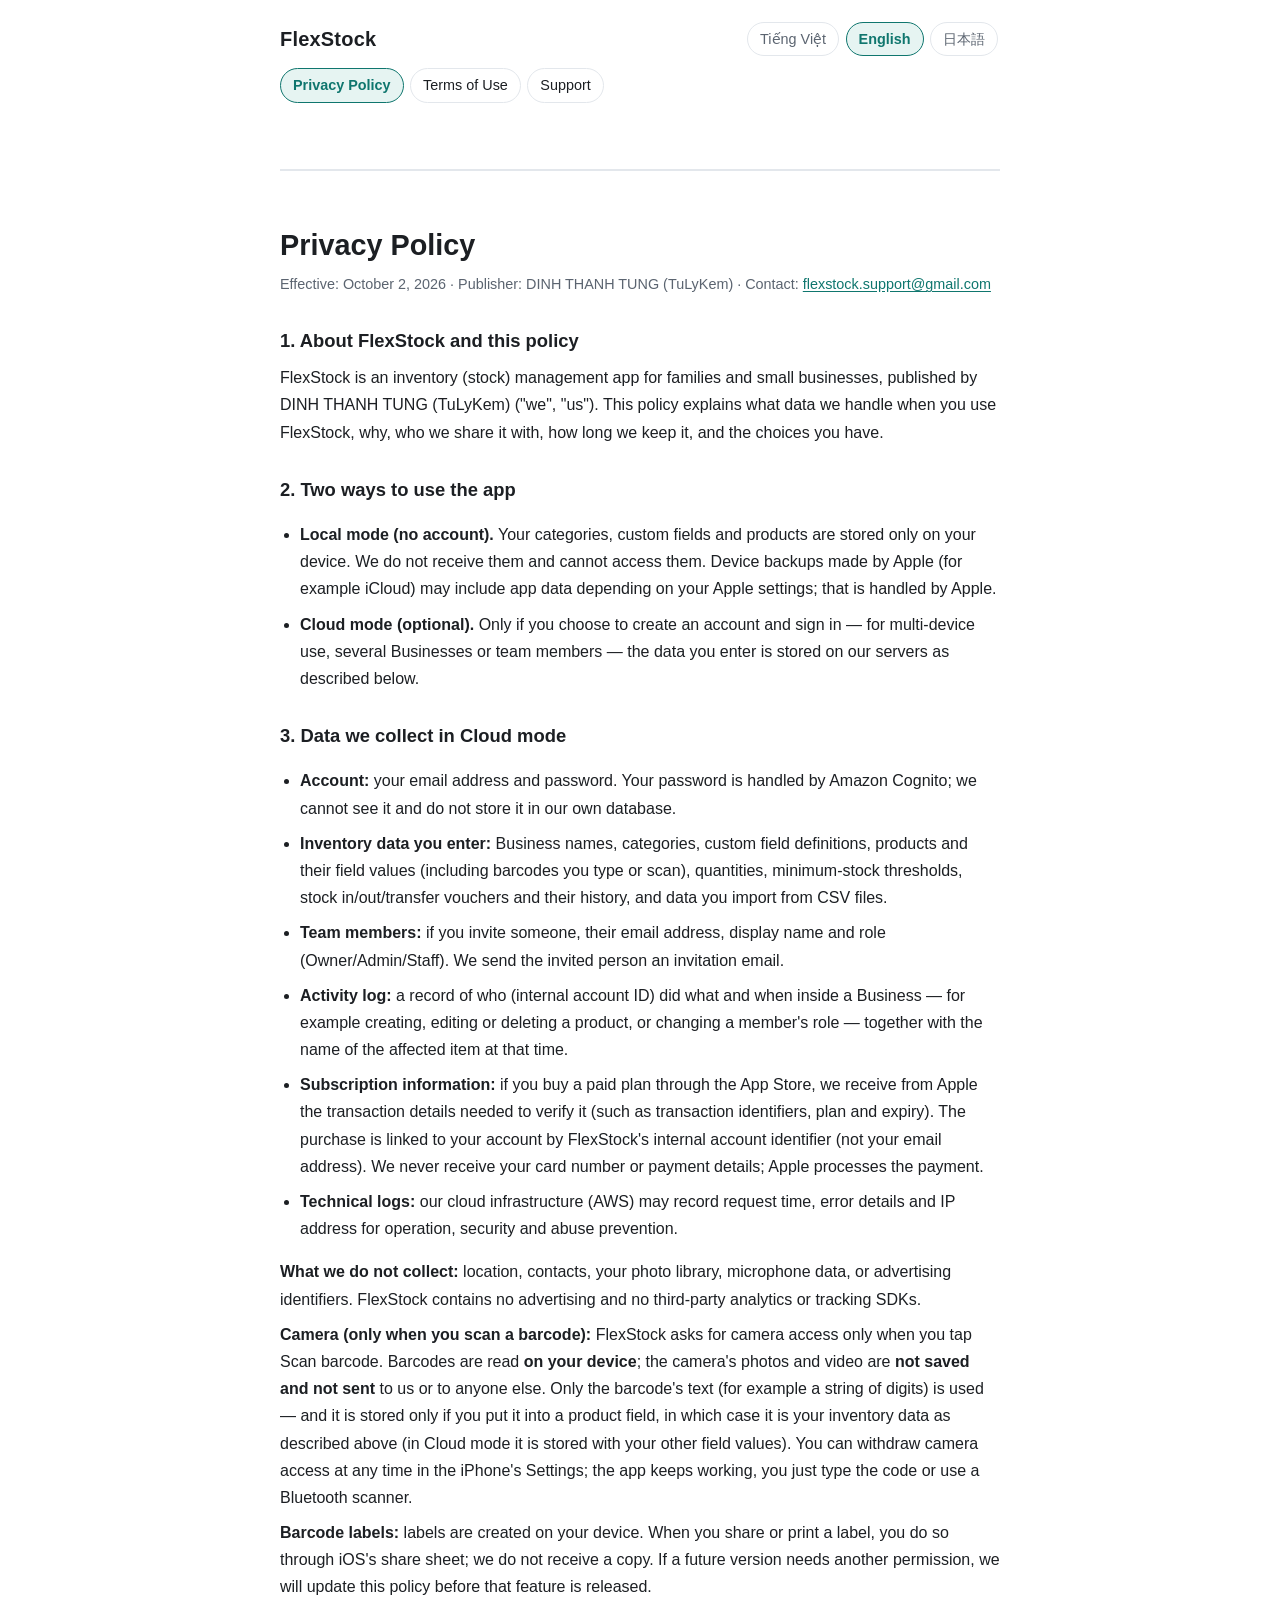
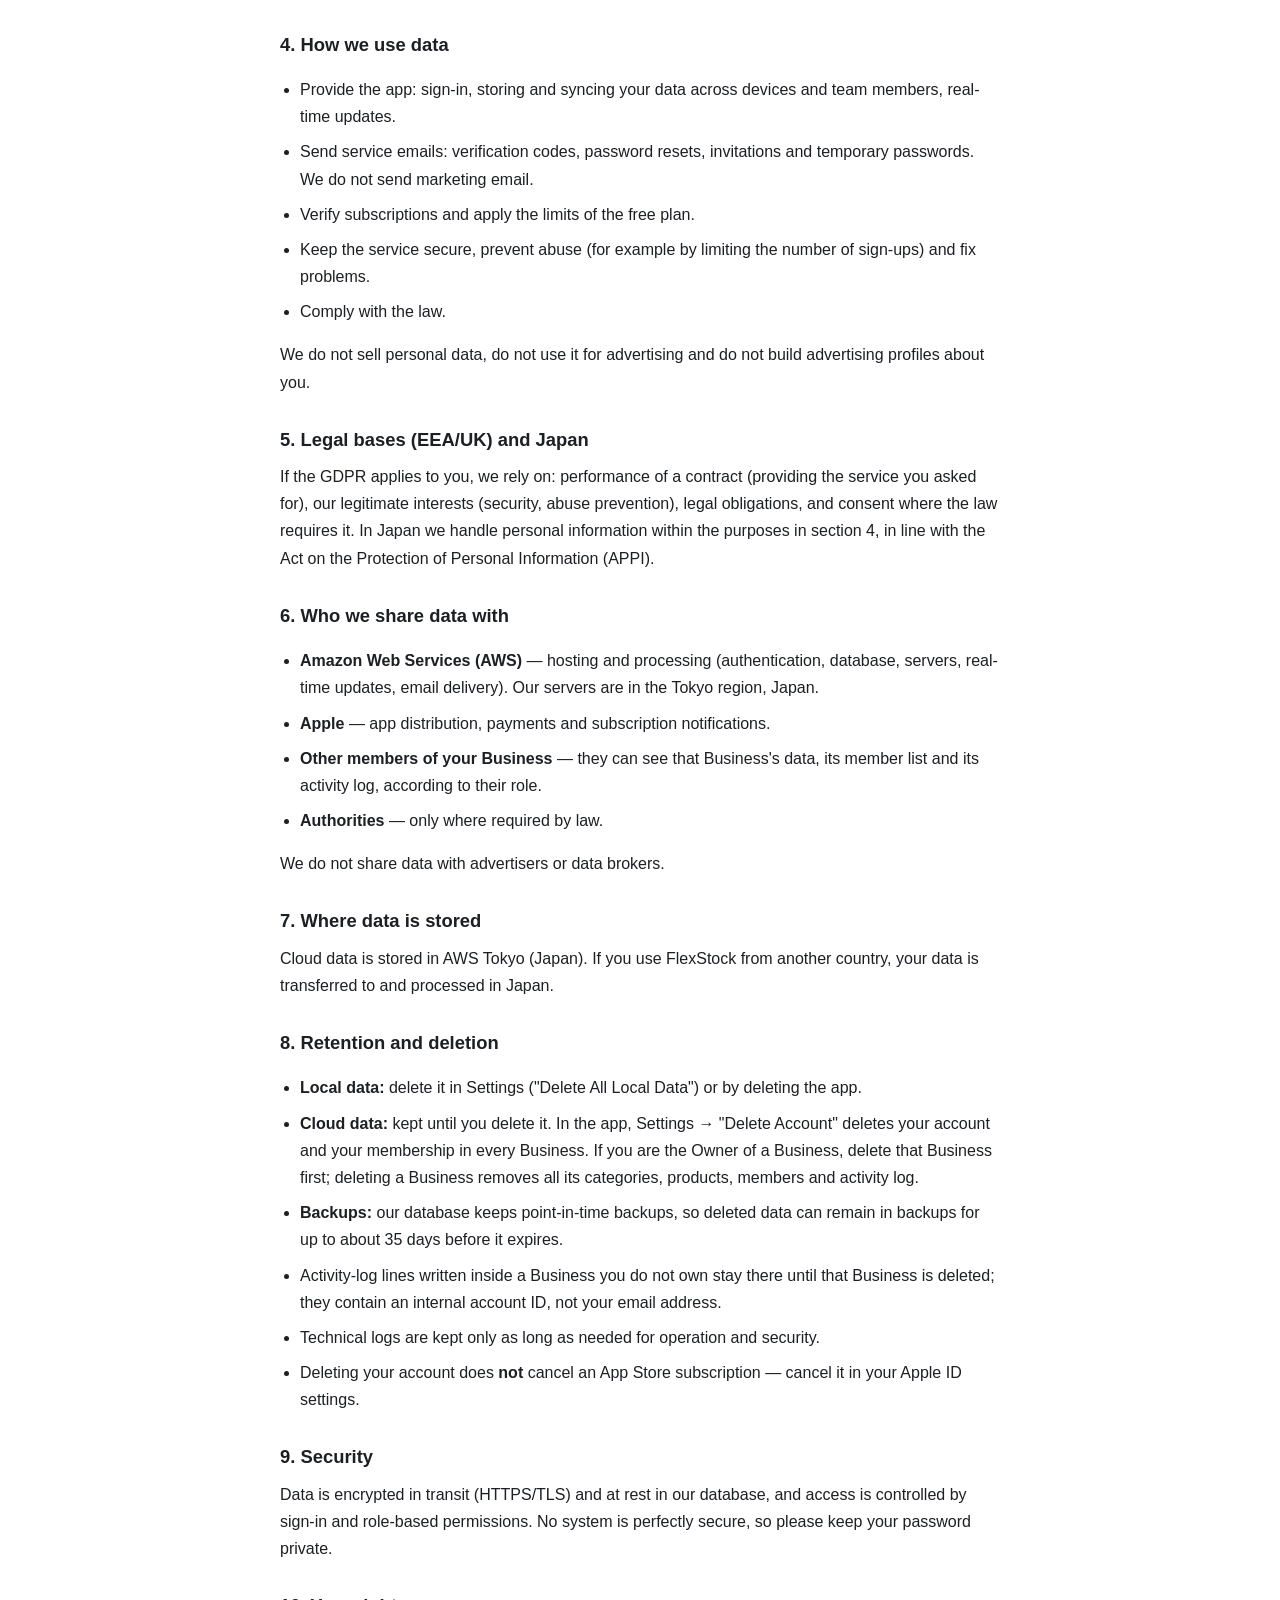
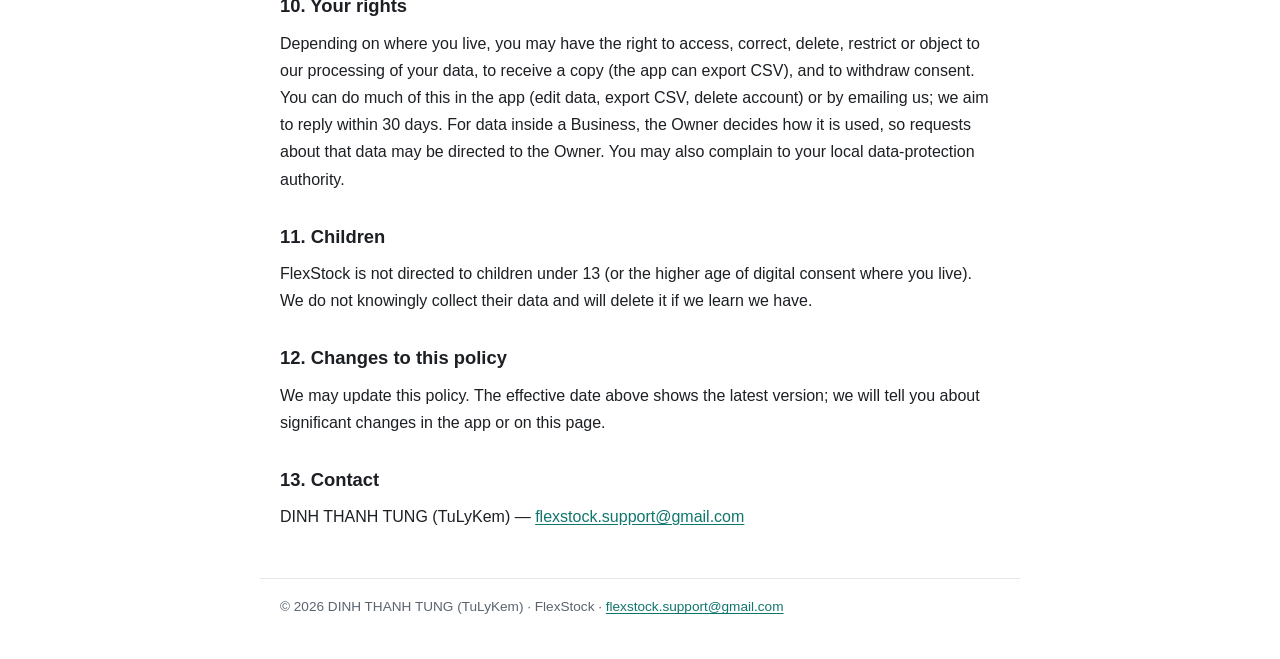
==== commit 3bf5bc44: "Update privacy policy for barcode scanning camera; add scanning FAQ" ====
--- a/privacy.html
+++ b/privacy.html
@@ -25,7 +25,7 @@
 <main>
   <section class="doc" lang="vi" data-doc-lang="vi">
 <h1>Chính sách bảo mật</h1>
-    <p class="meta">Có hiệu lực từ: 01/10/2026 &middot; Nhà phát triển: DINH THANH TUNG (TuLyKem) &middot; Liên hệ: <a href="mailto:flexstock.support@gmail.com">flexstock.support@gmail.com</a></p>
+    <p class="meta">Có hiệu lực từ: 02/10/2026 &middot; Nhà phát triển: DINH THANH TUNG (TuLyKem) &middot; Liên hệ: <a href="mailto:flexstock.support@gmail.com">flexstock.support@gmail.com</a></p>
 
     <h2>1. Giới thiệu</h2>
     <p>FlexStock là ứng dụng quản lý kho/tồn kho dành cho gia đình và hộ kinh doanh nhỏ, do DINH THANH TUNG (TuLyKem) ("chúng tôi") phát hành. Chính sách này giải thích chúng tôi xử lý những dữ liệu nào khi bạn dùng FlexStock, vì sao, chia sẻ với ai, lưu bao lâu và bạn có những lựa chọn nào.</p>
@@ -39,13 +39,15 @@
     <h2>3. Dữ liệu chúng tôi thu thập ở chế độ Cloud</h2>
     <ul>
       <li><strong>Tài khoản:</strong> địa chỉ email và mật khẩu. Mật khẩu do Amazon Cognito xử lý; chúng tôi không xem được và không lưu mật khẩu trong cơ sở dữ liệu của mình.</li>
-      <li><strong>Dữ liệu kho bạn nhập:</strong> tên Business, Category, định nghĩa Field tuỳ chỉnh, sản phẩm và giá trị các field, số lượng, ngưỡng tồn tối thiểu, phiếu Nhập/Xuất/Chuyển kho cùng lịch sử, và dữ liệu bạn nhập từ file CSV.</li>
+      <li><strong>Dữ liệu kho bạn nhập:</strong> tên Business, Category, định nghĩa Field tuỳ chỉnh, sản phẩm và giá trị các field (kể cả mã vạch bạn nhập hoặc quét), số lượng, ngưỡng tồn tối thiểu, phiếu Nhập/Xuất/Chuyển kho cùng lịch sử, và dữ liệu bạn nhập từ file CSV.</li>
       <li><strong>Thành viên:</strong> nếu bạn mời người khác — email, tên hiển thị và vai trò (Owner/Admin/Staff) của họ. Chúng tôi gửi email mời tới người được mời.</li>
       <li><strong>Lịch sử hoạt động:</strong> bản ghi ai (mã tài khoản nội bộ) đã làm gì, khi nào trong một Business — ví dụ tạo/sửa/xoá sản phẩm, đổi vai trò thành viên — kèm tên đối tượng bị tác động tại thời điểm đó.</li>
-      <li><strong>Thông tin gói trả phí:</strong> khi bạn mua gói qua App Store, chúng tôi nhận từ Apple thông tin giao dịch cần để xác minh (mã giao dịch, gói, thời hạn). Giao dịch được gắn với tài khoản của bạn bằng một mã tài khoản ẩn danh. Chúng tôi không nhận số thẻ hay thông tin thanh toán của bạn; Apple xử lý thanh toán.</li>
+      <li><strong>Thông tin gói trả phí:</strong> khi bạn mua gói qua App Store, chúng tôi nhận từ Apple thông tin giao dịch cần để xác minh (mã giao dịch, gói, thời hạn). Giao dịch được gắn với tài khoản của bạn bằng mã tài khoản nội bộ của FlexStock (không phải email của bạn). Chúng tôi không nhận số thẻ hay thông tin thanh toán của bạn; Apple xử lý thanh toán.</li>
       <li><strong>Nhật ký kỹ thuật:</strong> hạ tầng đám mây (AWS) có thể ghi lại thời điểm yêu cầu, thông tin lỗi và địa chỉ IP để vận hành, bảo mật và chống lạm dụng.</li>
     </ul>
-    <p><strong>Chúng tôi không thu thập:</strong> vị trí, danh bạ, ảnh, dữ liệu micro/camera, hay mã định danh quảng cáo. FlexStock không có quảng cáo và không dùng SDK phân tích hay theo dõi của bên thứ ba. Nếu phiên bản sau cần quyền mới (ví dụ camera để quét mã vạch), chúng tôi sẽ cập nhật chính sách này trước khi phát hành tính năng đó.</p>
+    <p><strong>Chúng tôi không thu thập:</strong> vị trí, danh bạ, thư viện ảnh, dữ liệu micro, hay mã định danh quảng cáo. FlexStock không có quảng cáo và không dùng SDK phân tích hay theo dõi của bên thứ ba.</p>
+    <p><strong>Camera (chỉ khi bạn quét mã vạch):</strong> FlexStock chỉ xin quyền dùng camera khi bạn bấm Quét mã vạch. Việc đọc mã diễn ra <strong>ngay trên thiết bị</strong>; ảnh và video từ camera <strong>không được lưu, không được gửi</strong> cho chúng tôi hay bên nào khác. Chỉ chuỗi ký tự của mã vạch (ví dụ một dãy số) được dùng — và chỉ được lưu khi bạn đưa nó vào một field của sản phẩm, khi đó nó là dữ liệu kho của bạn như mô tả ở trên (ở chế độ Cloud, nó được lưu cùng các giá trị field khác). Bạn có thể thu hồi quyền camera bất kỳ lúc nào trong Cài đặt của iPhone; app vẫn dùng được bình thường, bạn chỉ cần nhập mã bằng tay hoặc dùng máy quét Bluetooth.</p>
+    <p><strong>Nhãn mã vạch:</strong> nhãn do FlexStock tạo ngay trên thiết bị. Khi bạn chia sẻ hoặc in nhãn, việc đó do bạn thực hiện qua khung chia sẻ của iOS; chúng tôi không nhận bản sao của nhãn. Nếu sau này phiên bản mới cần thêm quyền khác, chúng tôi sẽ cập nhật chính sách này trước khi phát hành tính năng đó.</p>
 
     <h2>4. Chúng tôi dùng dữ liệu để làm gì</h2>
     <ul>
@@ -99,7 +101,7 @@
   </section>
   <section class="doc" lang="en" data-doc-lang="en">
 <h1>Privacy Policy</h1>
-    <p class="meta">Effective: October 1, 2026 &middot; Publisher: DINH THANH TUNG (TuLyKem) &middot; Contact: <a href="mailto:flexstock.support@gmail.com">flexstock.support@gmail.com</a></p>
+    <p class="meta">Effective: October 2, 2026 &middot; Publisher: DINH THANH TUNG (TuLyKem) &middot; Contact: <a href="mailto:flexstock.support@gmail.com">flexstock.support@gmail.com</a></p>
 
     <h2>1. About FlexStock and this policy</h2>
     <p>FlexStock is an inventory (stock) management app for families and small businesses, published by DINH THANH TUNG (TuLyKem) ("we", "us"). This policy explains what data we handle when you use FlexStock, why, who we share it with, how long we keep it, and the choices you have.</p>
@@ -113,13 +115,15 @@
     <h2>3. Data we collect in Cloud mode</h2>
     <ul>
       <li><strong>Account:</strong> your email address and password. Your password is handled by Amazon Cognito; we cannot see it and do not store it in our own database.</li>
-      <li><strong>Inventory data you enter:</strong> Business names, categories, custom field definitions, products and their field values, quantities, minimum-stock thresholds, stock in/out/transfer vouchers and their history, and data you import from CSV files.</li>
+      <li><strong>Inventory data you enter:</strong> Business names, categories, custom field definitions, products and their field values (including barcodes you type or scan), quantities, minimum-stock thresholds, stock in/out/transfer vouchers and their history, and data you import from CSV files.</li>
       <li><strong>Team members:</strong> if you invite someone, their email address, display name and role (Owner/Admin/Staff). We send the invited person an invitation email.</li>
       <li><strong>Activity log:</strong> a record of who (internal account ID) did what and when inside a Business &mdash; for example creating, editing or deleting a product, or changing a member's role &mdash; together with the name of the affected item at that time.</li>
-      <li><strong>Subscription information:</strong> if you buy a paid plan through the App Store, we receive from Apple the transaction details needed to verify it (such as transaction identifiers, plan and expiry). The purchase is linked to your account by an anonymous account token. We never receive your card number or payment details; Apple processes the payment.</li>
+      <li><strong>Subscription information:</strong> if you buy a paid plan through the App Store, we receive from Apple the transaction details needed to verify it (such as transaction identifiers, plan and expiry). The purchase is linked to your account by FlexStock's internal account identifier (not your email address). We never receive your card number or payment details; Apple processes the payment.</li>
       <li><strong>Technical logs:</strong> our cloud infrastructure (AWS) may record request time, error details and IP address for operation, security and abuse prevention.</li>
     </ul>
-    <p><strong>What we do not collect:</strong> location, contacts, photos, microphone or camera data, or advertising identifiers. FlexStock contains no advertising and no third-party analytics or tracking SDKs. If a future version needs a new permission (for example the camera for barcode scanning), we will update this policy before that feature is released.</p>
+    <p><strong>What we do not collect:</strong> location, contacts, your photo library, microphone data, or advertising identifiers. FlexStock contains no advertising and no third-party analytics or tracking SDKs.</p>
+    <p><strong>Camera (only when you scan a barcode):</strong> FlexStock asks for camera access only when you tap Scan barcode. Barcodes are read <strong>on your device</strong>; the camera's photos and video are <strong>not saved and not sent</strong> to us or to anyone else. Only the barcode's text (for example a string of digits) is used &mdash; and it is stored only if you put it into a product field, in which case it is your inventory data as described above (in Cloud mode it is stored with your other field values). You can withdraw camera access at any time in the iPhone's Settings; the app keeps working, you just type the code or use a Bluetooth scanner.</p>
+    <p><strong>Barcode labels:</strong> labels are created on your device. When you share or print a label, you do so through iOS's share sheet; we do not receive a copy. If a future version needs another permission, we will update this policy before that feature is released.</p>
 
     <h2>4. How we use data</h2>
     <ul>
@@ -173,7 +177,7 @@
   </section>
   <section class="doc" lang="ja" data-doc-lang="ja">
 <h1>プライバシーポリシー</h1>
-    <p class="meta">施行日：2026年10月1日 &middot; 提供者：DINH THANH TUNG (TuLyKem) &middot; 連絡先：<a href="mailto:flexstock.support@gmail.com">flexstock.support@gmail.com</a></p>
+    <p class="meta">施行日：2026年10月2日 &middot; 提供者：DINH THANH TUNG (TuLyKem) &middot; 連絡先：<a href="mailto:flexstock.support@gmail.com">flexstock.support@gmail.com</a></p>
 
     <h2>1. FlexStockと本ポリシーについて</h2>
     <p>FlexStock（以下「本アプリ」）は、家庭や小規模事業者向けの在庫管理アプリで、DINH THANH TUNG (TuLyKem)（以下「当方」）が提供しています。本ポリシーでは、本アプリのご利用にあたって取り扱うデータ、その目的、共有先、保管期間、およびお客様の選択肢について説明します。</p>
@@ -187,13 +191,15 @@
     <h2>3. クラウドモードで取得するデータ</h2>
     <ul>
       <li><strong>アカウント情報：</strong>メールアドレスとパスワード。パスワードはAmazon Cognitoが処理し、当方は閲覧できず、独自のデータベースにも保存しません。</li>
-      <li><strong>入力した在庫データ：</strong>Business名、カテゴリー、カスタムフィールドの定義、商品とその値、数量、最小在庫のしきい値、入庫・出庫・移動の伝票と履歴、CSVからインポートしたデータ。</li>
+      <li><strong>入力した在庫データ：</strong>Business名、カテゴリー、カスタムフィールドの定義、商品とその値（入力またはスキャンしたバーコードを含む）、数量、最小在庫のしきい値、入庫・出庫・移動の伝票と履歴、CSVからインポートしたデータ。</li>
       <li><strong>メンバー情報：</strong>他の方を招待した場合、その方のメールアドレス、表示名、役割（Owner/Admin/Staff）。招待された方には招待メールを送信します。</li>
       <li><strong>操作履歴：</strong>Business内で誰（内部アカウントID）が、いつ、何をしたか（例：商品の作成・編集・削除、メンバーの役割変更）の記録と、その時点の対象の名称。</li>
-      <li><strong>サブスクリプション情報：</strong>App Storeで有料プランを購入した場合、検証に必要な取引情報（取引ID、プラン、有効期限など）をAppleから受け取ります。購入は匿名のアカウントトークンでお客様のアカウントに紐づけられます。カード番号などの支払い情報は受け取りません（決済はAppleが行います）。</li>
+      <li><strong>サブスクリプション情報：</strong>App Storeで有料プランを購入した場合、検証に必要な取引情報（取引ID、プラン、有効期限など）をAppleから受け取ります。購入はFlexStockの内部アカウント識別子（メールアドレスではありません）でお客様のアカウントに紐づけられます。カード番号などの支払い情報は受け取りません（決済はAppleが行います）。</li>
       <li><strong>技術ログ：</strong>運用、セキュリティ、不正利用の防止のため、クラウド基盤（AWS）がリクエスト時刻、エラー情報、IPアドレスを記録する場合があります。</li>
     </ul>
-    <p><strong>取得しないもの：</strong>位置情報、連絡先、写真、マイク・カメラのデータ、広告識別子。本アプリには広告も、第三者の分析・トラッキングSDKもありません。将来のバージョンで新しい権限（例：バーコードスキャン用のカメラ）が必要になる場合は、その機能を提供する前に本ポリシーを更新します。</p>
+    <p><strong>取得しないもの：</strong>位置情報、連絡先、写真ライブラリ、マイクのデータ、広告識別子。本アプリには広告も、第三者の分析・トラッキングSDKもありません。</p>
+    <p><strong>カメラ（バーコードをスキャンするときのみ）：</strong>FlexStockは、「バーコードをスキャン」をタップしたときにだけカメラの使用許可を求めます。バーコードの読み取りは<strong>お使いの端末上</strong>で行われ、カメラの写真や動画は当方や第三者に<strong>保存も送信もされません</strong>。使用されるのはバーコードの文字列（数字の並びなど）のみで、商品のフィールドに入れた場合にのみ保存されます。その場合は上記のとおりお客様の在庫データとなります（クラウドモードでは他のフィールド値と一緒に保存されます）。カメラの許可は、iPhoneの設定でいつでも取り消せます。取り消してもアプリは通常どおり使えます（コードを手入力するか、Bluetoothスキャナをご利用ください）。</p>
+    <p><strong>バーコードラベル：</strong>ラベルはお使いの端末上で作成されます。ラベルの共有や印刷は、お客様ご自身がiOSの共有機能を通じて行うもので、当方にはそのコピーは届きません。今後のバージョンで別の権限が必要になる場合は、その機能を提供する前に本ポリシーを更新します。</p>
 
     <h2>4. 利用目的</h2>
     <ul>
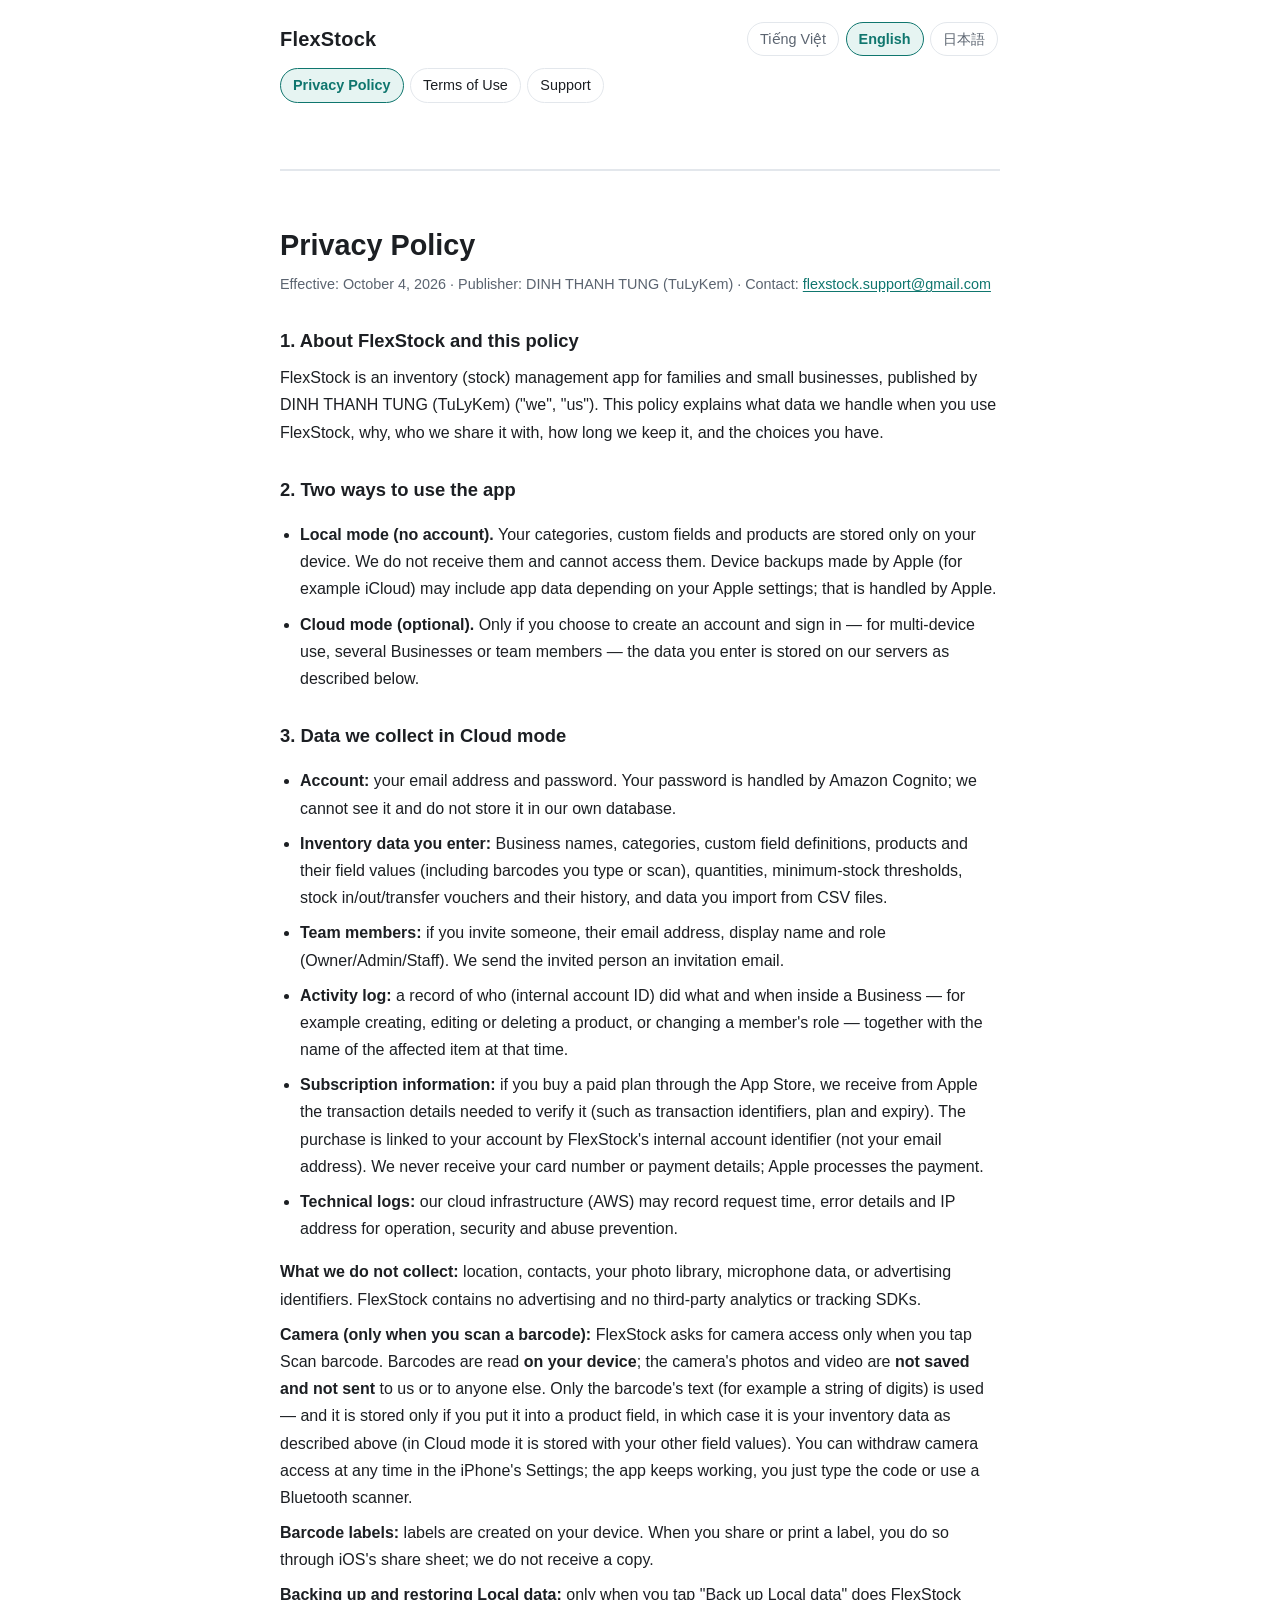
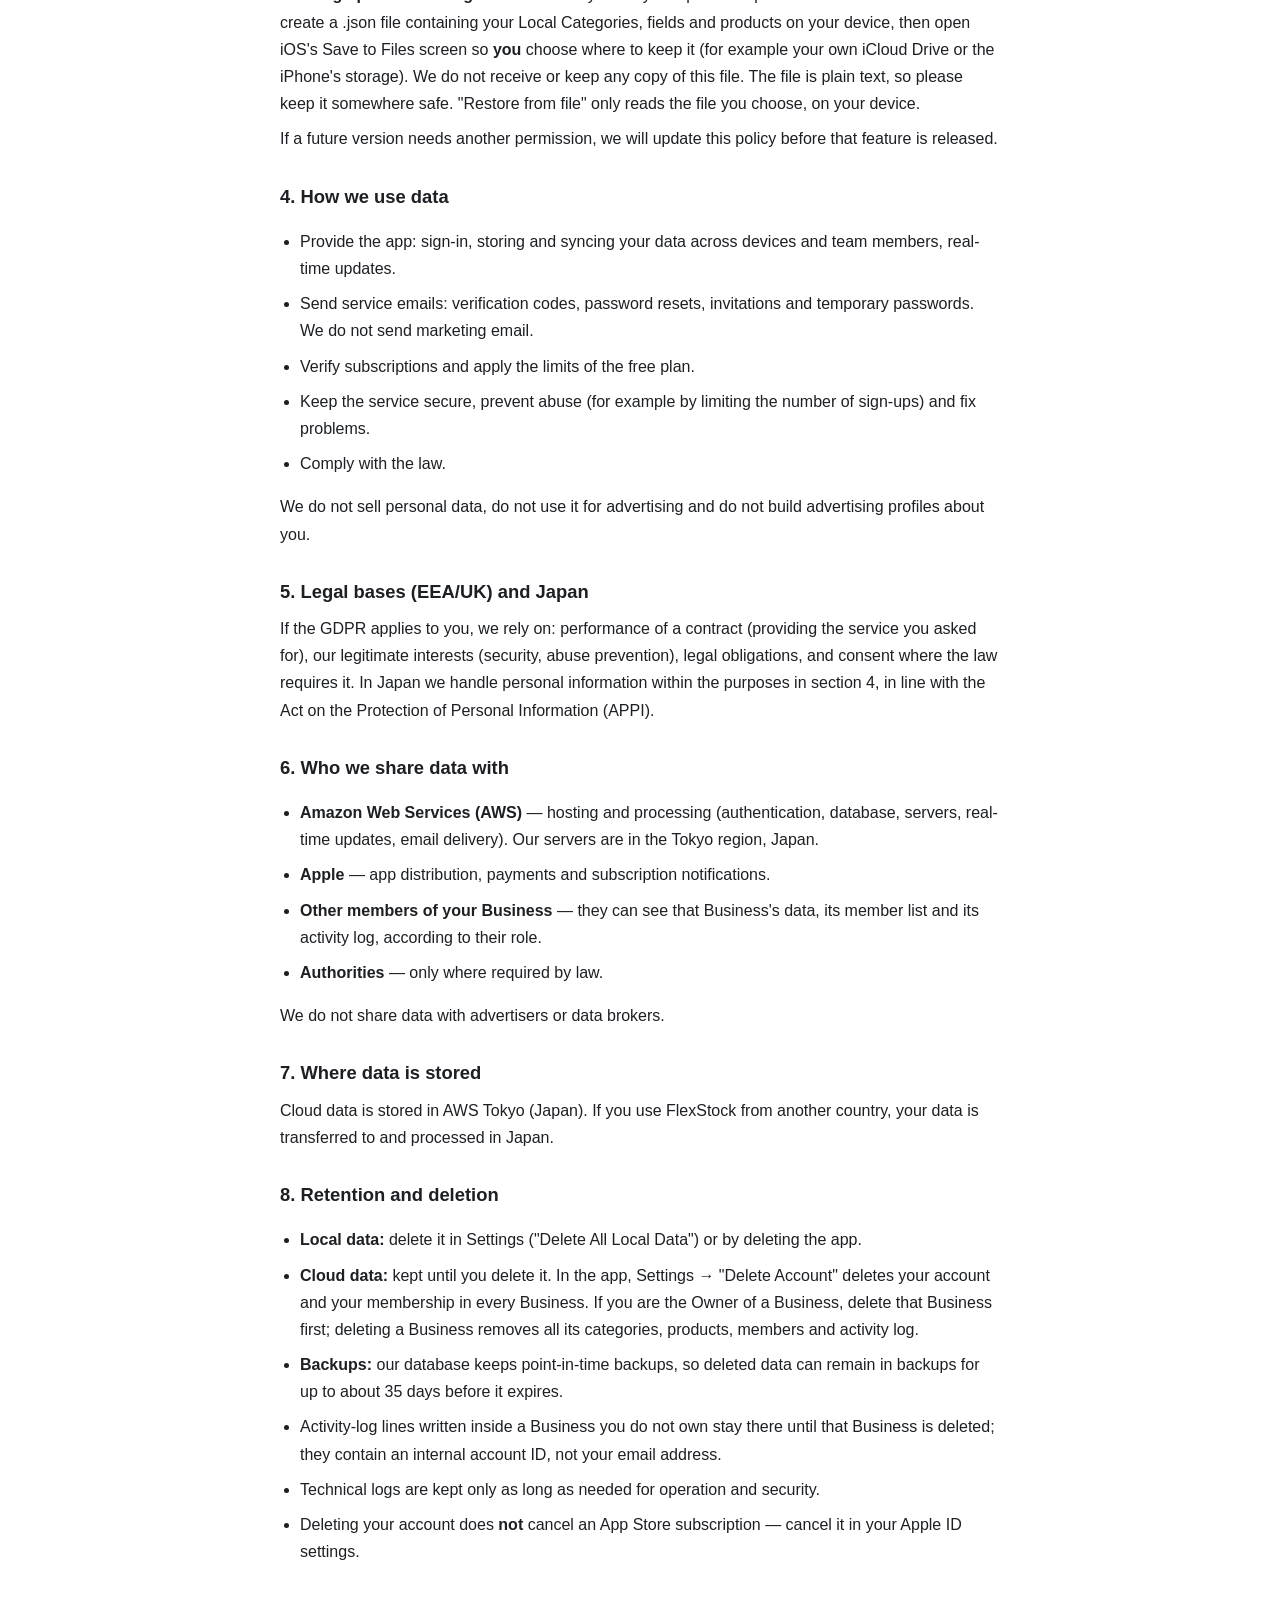
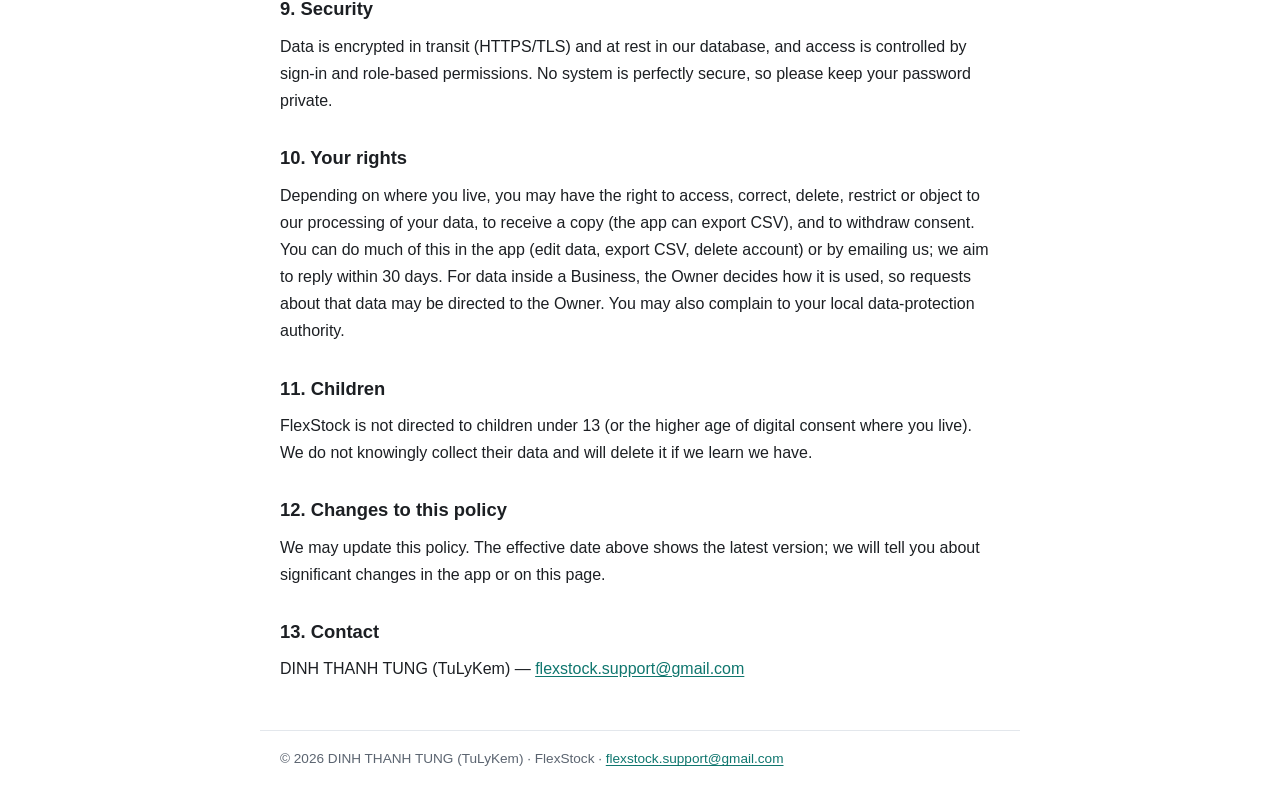
==== commit 20a8c779: "Privacy: backup/restore; FAQ" ====
--- a/privacy.html
+++ b/privacy.html
@@ -25,7 +25,7 @@
 <main>
   <section class="doc" lang="vi" data-doc-lang="vi">
 <h1>Chính sách bảo mật</h1>
-    <p class="meta">Có hiệu lực từ: 02/10/2026 &middot; Nhà phát triển: DINH THANH TUNG (TuLyKem) &middot; Liên hệ: <a href="mailto:flexstock.support@gmail.com">flexstock.support@gmail.com</a></p>
+    <p class="meta">Có hiệu lực từ: 04/10/2026 &middot; Nhà phát triển: DINH THANH TUNG (TuLyKem) &middot; Liên hệ: <a href="mailto:flexstock.support@gmail.com">flexstock.support@gmail.com</a></p>
 
     <h2>1. Giới thiệu</h2>
     <p>FlexStock là ứng dụng quản lý kho/tồn kho dành cho gia đình và hộ kinh doanh nhỏ, do DINH THANH TUNG (TuLyKem) ("chúng tôi") phát hành. Chính sách này giải thích chúng tôi xử lý những dữ liệu nào khi bạn dùng FlexStock, vì sao, chia sẻ với ai, lưu bao lâu và bạn có những lựa chọn nào.</p>
@@ -47,7 +47,9 @@
     </ul>
     <p><strong>Chúng tôi không thu thập:</strong> vị trí, danh bạ, thư viện ảnh, dữ liệu micro, hay mã định danh quảng cáo. FlexStock không có quảng cáo và không dùng SDK phân tích hay theo dõi của bên thứ ba.</p>
     <p><strong>Camera (chỉ khi bạn quét mã vạch):</strong> FlexStock chỉ xin quyền dùng camera khi bạn bấm Quét mã vạch. Việc đọc mã diễn ra <strong>ngay trên thiết bị</strong>; ảnh và video từ camera <strong>không được lưu, không được gửi</strong> cho chúng tôi hay bên nào khác. Chỉ chuỗi ký tự của mã vạch (ví dụ một dãy số) được dùng — và chỉ được lưu khi bạn đưa nó vào một field của sản phẩm, khi đó nó là dữ liệu kho của bạn như mô tả ở trên (ở chế độ Cloud, nó được lưu cùng các giá trị field khác). Bạn có thể thu hồi quyền camera bất kỳ lúc nào trong Cài đặt của iPhone; app vẫn dùng được bình thường, bạn chỉ cần nhập mã bằng tay hoặc dùng máy quét Bluetooth.</p>
-    <p><strong>Nhãn mã vạch:</strong> nhãn do FlexStock tạo ngay trên thiết bị. Khi bạn chia sẻ hoặc in nhãn, việc đó do bạn thực hiện qua khung chia sẻ của iOS; chúng tôi không nhận bản sao của nhãn. Nếu sau này phiên bản mới cần thêm quyền khác, chúng tôi sẽ cập nhật chính sách này trước khi phát hành tính năng đó.</p>
+    <p><strong>Nhãn mã vạch:</strong> nhãn do FlexStock tạo ngay trên thiết bị. Khi bạn chia sẻ hoặc in nhãn, việc đó do bạn thực hiện qua khung chia sẻ của iOS; chúng tôi không nhận bản sao của nhãn.</p>
+    <p><strong>Sao lưu và khôi phục dữ liệu Local:</strong> chỉ khi bạn bấm "Sao lưu dữ liệu Local", FlexStock tạo một file .json chứa Category, field và sản phẩm Local của bạn ngay trên thiết bị, rồi mở màn Lưu vào Tệp của iOS để <strong>bạn</strong> chọn nơi lưu (ví dụ iCloud Drive của chính bạn hoặc bộ nhớ iPhone). Chúng tôi không nhận, không lưu bản sao nào của file này. File ở dạng chữ thường nên bạn hãy tự bảo quản. "Khôi phục từ file" chỉ đọc file bạn chọn, ngay trên thiết bị.</p>
+    <p>Nếu sau này phiên bản mới cần thêm quyền khác, chúng tôi sẽ cập nhật chính sách này trước khi phát hành tính năng đó.</p>
 
     <h2>4. Chúng tôi dùng dữ liệu để làm gì</h2>
     <ul>
@@ -101,7 +103,7 @@
   </section>
   <section class="doc" lang="en" data-doc-lang="en">
 <h1>Privacy Policy</h1>
-    <p class="meta">Effective: October 2, 2026 &middot; Publisher: DINH THANH TUNG (TuLyKem) &middot; Contact: <a href="mailto:flexstock.support@gmail.com">flexstock.support@gmail.com</a></p>
+    <p class="meta">Effective: October 4, 2026 &middot; Publisher: DINH THANH TUNG (TuLyKem) &middot; Contact: <a href="mailto:flexstock.support@gmail.com">flexstock.support@gmail.com</a></p>
 
     <h2>1. About FlexStock and this policy</h2>
     <p>FlexStock is an inventory (stock) management app for families and small businesses, published by DINH THANH TUNG (TuLyKem) ("we", "us"). This policy explains what data we handle when you use FlexStock, why, who we share it with, how long we keep it, and the choices you have.</p>
@@ -123,7 +125,9 @@
     </ul>
     <p><strong>What we do not collect:</strong> location, contacts, your photo library, microphone data, or advertising identifiers. FlexStock contains no advertising and no third-party analytics or tracking SDKs.</p>
     <p><strong>Camera (only when you scan a barcode):</strong> FlexStock asks for camera access only when you tap Scan barcode. Barcodes are read <strong>on your device</strong>; the camera's photos and video are <strong>not saved and not sent</strong> to us or to anyone else. Only the barcode's text (for example a string of digits) is used &mdash; and it is stored only if you put it into a product field, in which case it is your inventory data as described above (in Cloud mode it is stored with your other field values). You can withdraw camera access at any time in the iPhone's Settings; the app keeps working, you just type the code or use a Bluetooth scanner.</p>
-    <p><strong>Barcode labels:</strong> labels are created on your device. When you share or print a label, you do so through iOS's share sheet; we do not receive a copy. If a future version needs another permission, we will update this policy before that feature is released.</p>
+    <p><strong>Barcode labels:</strong> labels are created on your device. When you share or print a label, you do so through iOS's share sheet; we do not receive a copy.</p>
+    <p><strong>Backing up and restoring Local data:</strong> only when you tap "Back up Local data" does FlexStock create a .json file containing your Local Categories, fields and products on your device, then open iOS's Save to Files screen so <strong>you</strong> choose where to keep it (for example your own iCloud Drive or the iPhone's storage). We do not receive or keep any copy of this file. The file is plain text, so please keep it somewhere safe. "Restore from file" only reads the file you choose, on your device.</p>
+    <p>If a future version needs another permission, we will update this policy before that feature is released.</p>
 
     <h2>4. How we use data</h2>
     <ul>
@@ -177,7 +181,7 @@
   </section>
   <section class="doc" lang="ja" data-doc-lang="ja">
 <h1>プライバシーポリシー</h1>
-    <p class="meta">施行日：2026年10月2日 &middot; 提供者：DINH THANH TUNG (TuLyKem) &middot; 連絡先：<a href="mailto:flexstock.support@gmail.com">flexstock.support@gmail.com</a></p>
+    <p class="meta">施行日：2026年10月4日 &middot; 提供者：DINH THANH TUNG (TuLyKem) &middot; 連絡先：<a href="mailto:flexstock.support@gmail.com">flexstock.support@gmail.com</a></p>
 
     <h2>1. FlexStockと本ポリシーについて</h2>
     <p>FlexStock（以下「本アプリ」）は、家庭や小規模事業者向けの在庫管理アプリで、DINH THANH TUNG (TuLyKem)（以下「当方」）が提供しています。本ポリシーでは、本アプリのご利用にあたって取り扱うデータ、その目的、共有先、保管期間、およびお客様の選択肢について説明します。</p>
@@ -199,7 +203,9 @@
     </ul>
     <p><strong>取得しないもの：</strong>位置情報、連絡先、写真ライブラリ、マイクのデータ、広告識別子。本アプリには広告も、第三者の分析・トラッキングSDKもありません。</p>
     <p><strong>カメラ（バーコードをスキャンするときのみ）：</strong>FlexStockは、「バーコードをスキャン」をタップしたときにだけカメラの使用許可を求めます。バーコードの読み取りは<strong>お使いの端末上</strong>で行われ、カメラの写真や動画は当方や第三者に<strong>保存も送信もされません</strong>。使用されるのはバーコードの文字列（数字の並びなど）のみで、商品のフィールドに入れた場合にのみ保存されます。その場合は上記のとおりお客様の在庫データとなります（クラウドモードでは他のフィールド値と一緒に保存されます）。カメラの許可は、iPhoneの設定でいつでも取り消せます。取り消してもアプリは通常どおり使えます（コードを手入力するか、Bluetoothスキャナをご利用ください）。</p>
-    <p><strong>バーコードラベル：</strong>ラベルはお使いの端末上で作成されます。ラベルの共有や印刷は、お客様ご自身がiOSの共有機能を通じて行うもので、当方にはそのコピーは届きません。今後のバージョンで別の権限が必要になる場合は、その機能を提供する前に本ポリシーを更新します。</p>
+    <p><strong>バーコードラベル：</strong>ラベルはお使いの端末上で作成されます。ラベルの共有や印刷は、お客様ご自身がiOSの共有機能を通じて行うもので、当方にはそのコピーは届きません。</p>
+    <p><strong>ローカルデータのバックアップと復元：</strong>「ローカルデータをバックアップ」をタップしたときにのみ、FlexStockはお使いの端末上で、ローカルのカテゴリー、フィールド、商品を含む.jsonファイルを作成し、iOSの「ファイルに保存」画面を開いて、<strong>お客様ご自身</strong>が保存先（例：ご自身のiCloud Driveや本体のストレージ）を選びます。当方はこのファイルのコピーを受け取らず、保管もしません。ファイルは平文のため、安全な場所に保管してください。「ファイルから復元」は、お客様が選んだファイルをお使いの端末上で読み込むだけです。</p>
+    <p>今後のバージョンで別の権限が必要になる場合は、その機能を提供する前に本ポリシーを更新します。</p>
 
     <h2>4. 利用目的</h2>
     <ul>
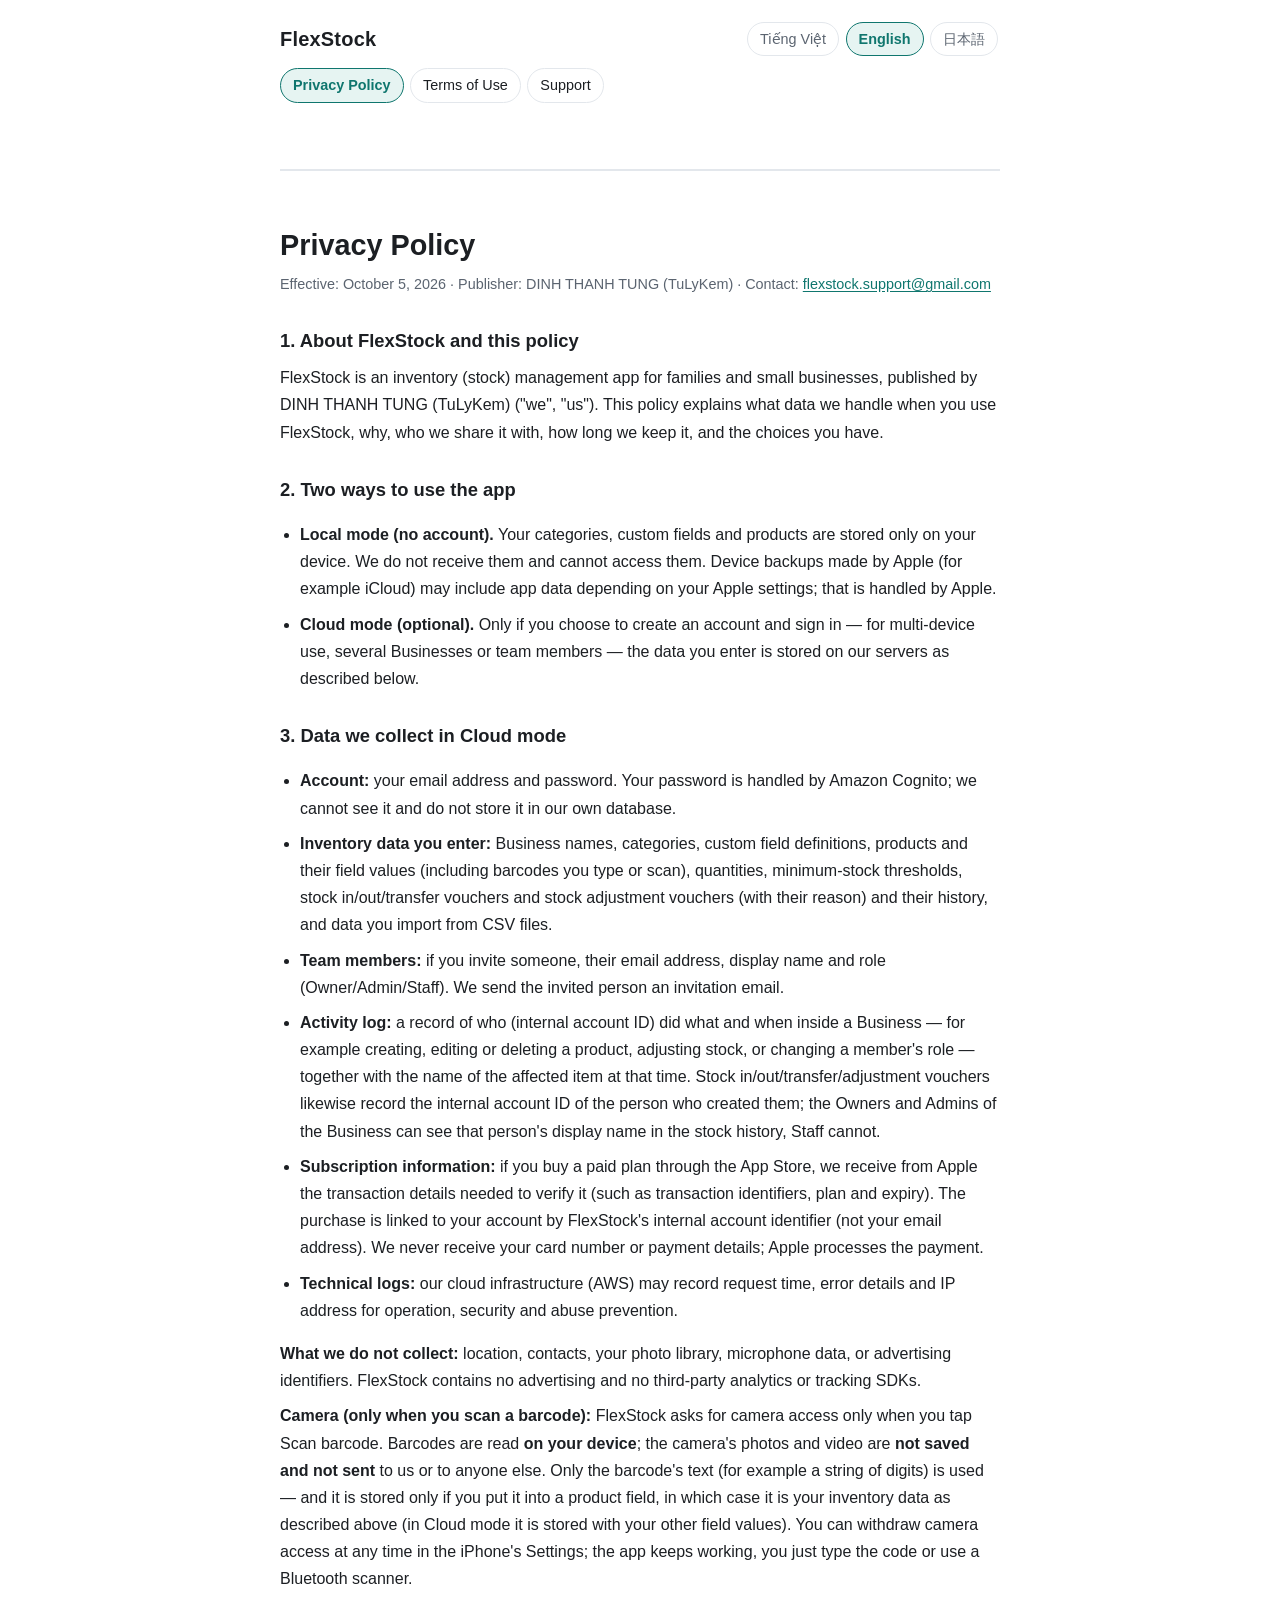
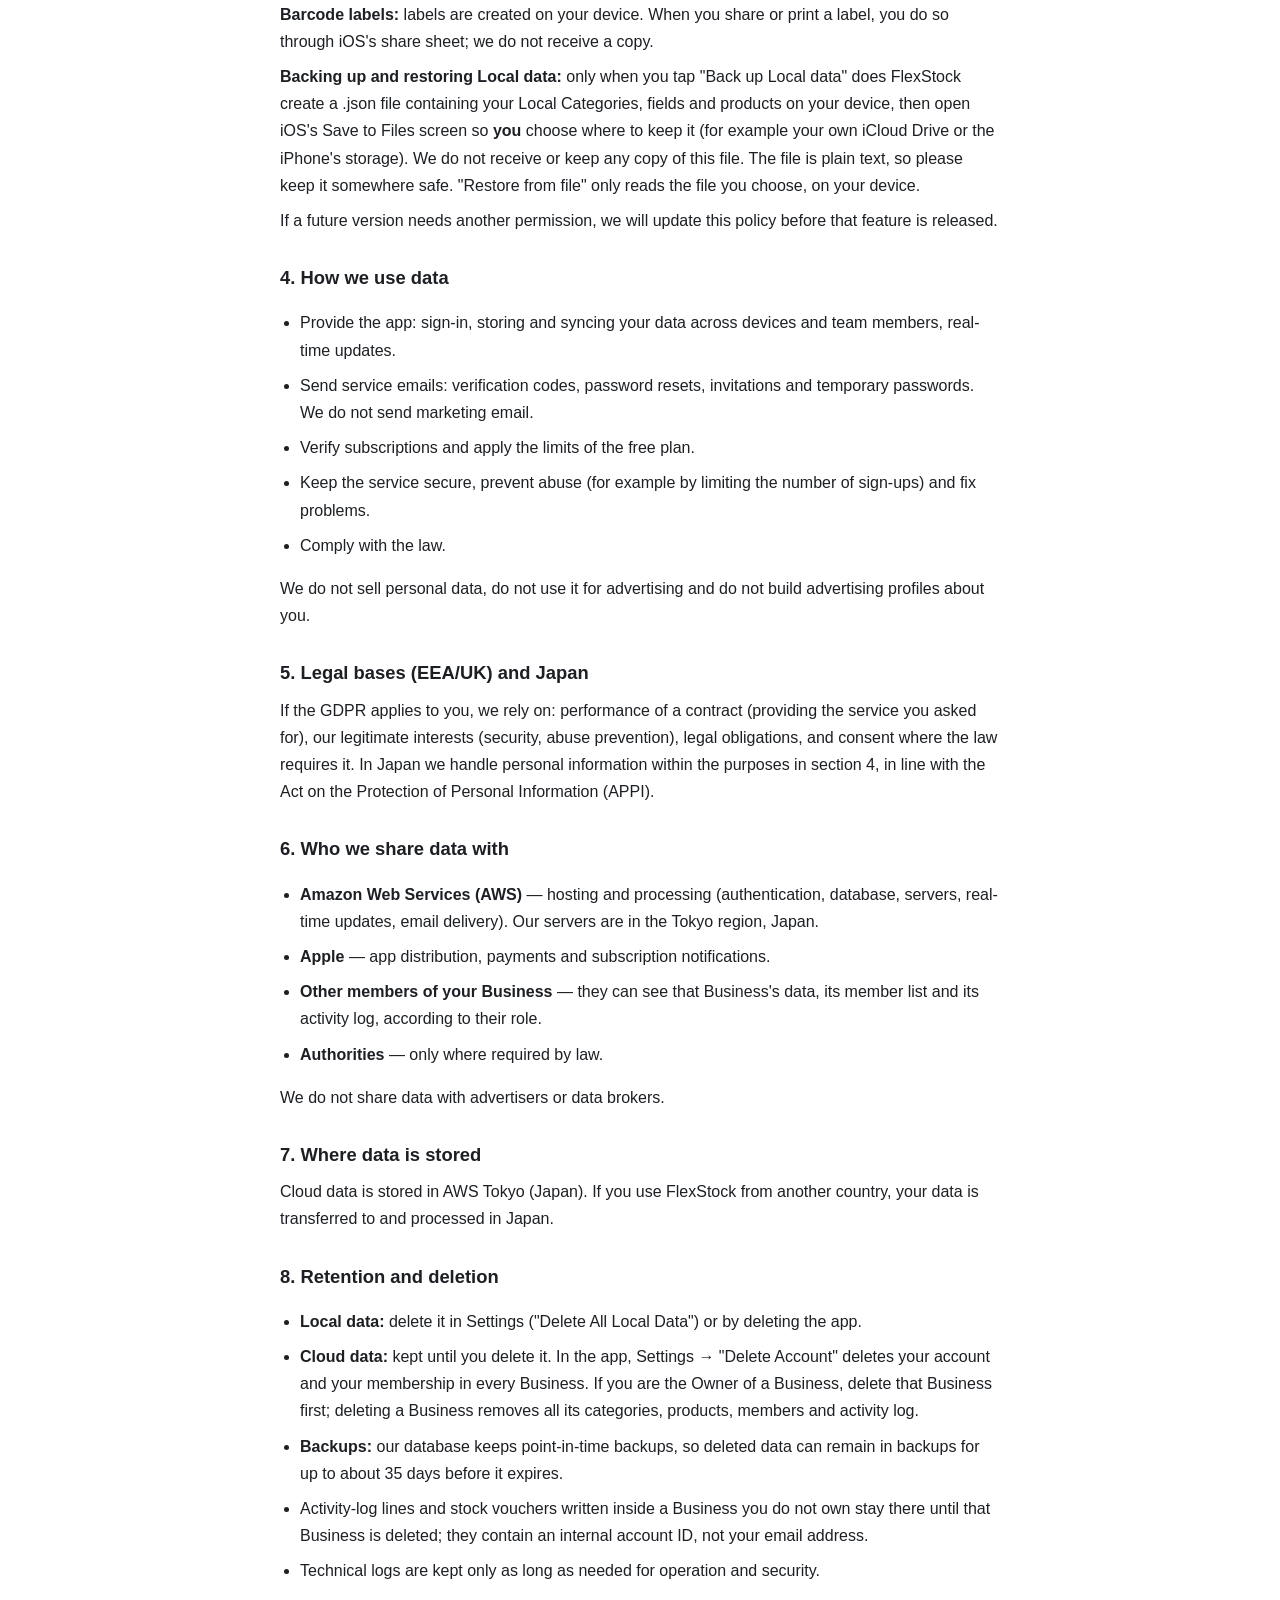
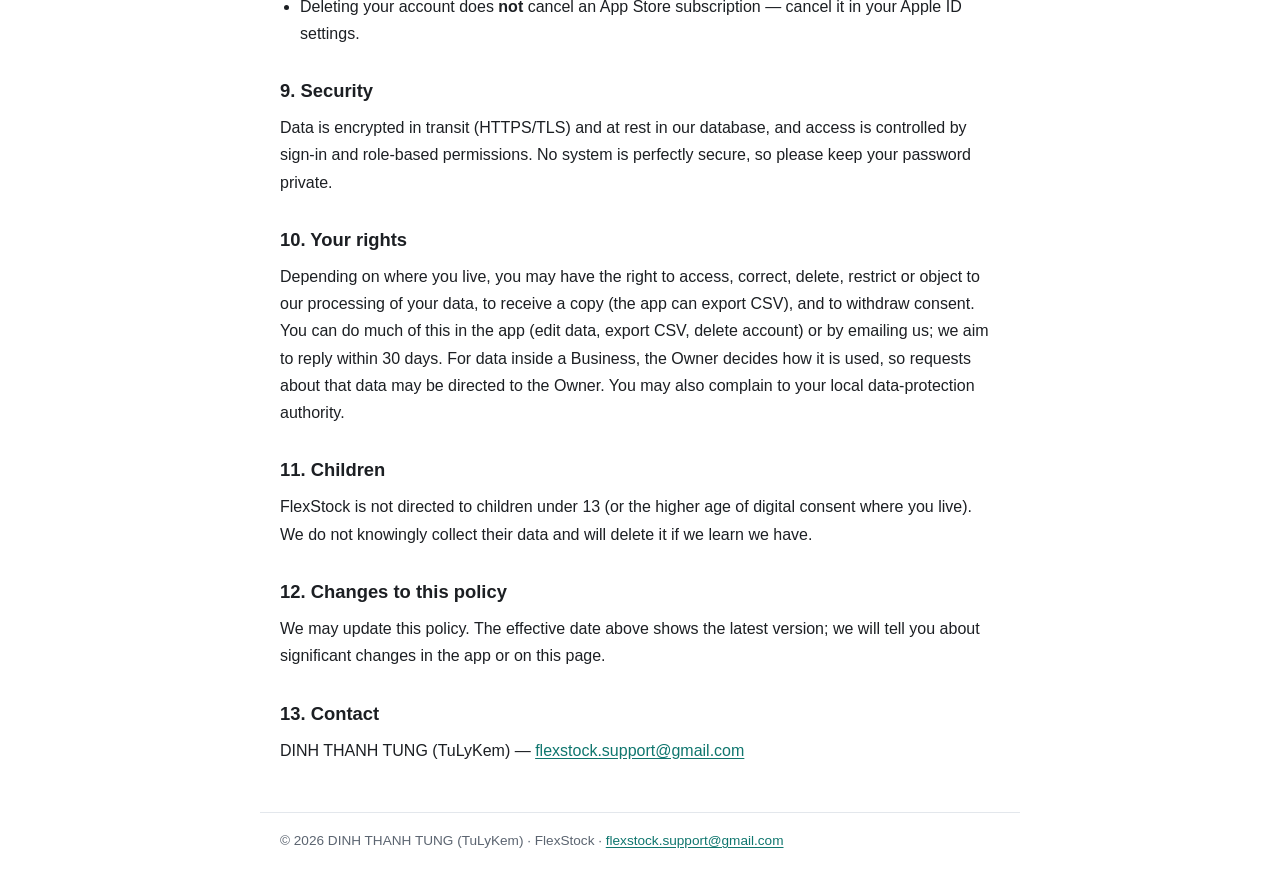
==== commit 628ab1f6: "Legal: stock adjustment, Staff permissions, stock history creator; FAQ" ====
--- a/privacy.html
+++ b/privacy.html
@@ -25,7 +25,7 @@
 <main>
   <section class="doc" lang="vi" data-doc-lang="vi">
 <h1>Chính sách bảo mật</h1>
-    <p class="meta">Có hiệu lực từ: 04/10/2026 &middot; Nhà phát triển: DINH THANH TUNG (TuLyKem) &middot; Liên hệ: <a href="mailto:flexstock.support@gmail.com">flexstock.support@gmail.com</a></p>
+    <p class="meta">Có hiệu lực từ: 05/10/2026 &middot; Nhà phát triển: DINH THANH TUNG (TuLyKem) &middot; Liên hệ: <a href="mailto:flexstock.support@gmail.com">flexstock.support@gmail.com</a></p>
 
     <h2>1. Giới thiệu</h2>
     <p>FlexStock là ứng dụng quản lý kho/tồn kho dành cho gia đình và hộ kinh doanh nhỏ, do DINH THANH TUNG (TuLyKem) ("chúng tôi") phát hành. Chính sách này giải thích chúng tôi xử lý những dữ liệu nào khi bạn dùng FlexStock, vì sao, chia sẻ với ai, lưu bao lâu và bạn có những lựa chọn nào.</p>
@@ -39,9 +39,9 @@
     <h2>3. Dữ liệu chúng tôi thu thập ở chế độ Cloud</h2>
     <ul>
       <li><strong>Tài khoản:</strong> địa chỉ email và mật khẩu. Mật khẩu do Amazon Cognito xử lý; chúng tôi không xem được và không lưu mật khẩu trong cơ sở dữ liệu của mình.</li>
-      <li><strong>Dữ liệu kho bạn nhập:</strong> tên Business, Category, định nghĩa Field tuỳ chỉnh, sản phẩm và giá trị các field (kể cả mã vạch bạn nhập hoặc quét), số lượng, ngưỡng tồn tối thiểu, phiếu Nhập/Xuất/Chuyển kho cùng lịch sử, và dữ liệu bạn nhập từ file CSV.</li>
+      <li><strong>Dữ liệu kho bạn nhập:</strong> tên Business, Category, định nghĩa Field tuỳ chỉnh, sản phẩm và giá trị các field (kể cả mã vạch bạn nhập hoặc quét), số lượng, ngưỡng tồn tối thiểu, phiếu Nhập/Xuất/Chuyển kho và phiếu Điều chỉnh tồn kho (kèm lý do) cùng lịch sử, và dữ liệu bạn nhập từ file CSV.</li>
       <li><strong>Thành viên:</strong> nếu bạn mời người khác — email, tên hiển thị và vai trò (Owner/Admin/Staff) của họ. Chúng tôi gửi email mời tới người được mời.</li>
-      <li><strong>Lịch sử hoạt động:</strong> bản ghi ai (mã tài khoản nội bộ) đã làm gì, khi nào trong một Business — ví dụ tạo/sửa/xoá sản phẩm, đổi vai trò thành viên — kèm tên đối tượng bị tác động tại thời điểm đó.</li>
+      <li><strong>Lịch sử hoạt động:</strong> bản ghi ai (mã tài khoản nội bộ) đã làm gì, khi nào trong một Business — ví dụ tạo/sửa/xoá sản phẩm, điều chỉnh tồn kho, đổi vai trò thành viên — kèm tên đối tượng bị tác động tại thời điểm đó. Các phiếu Nhập/Xuất/Chuyển/Điều chỉnh kho cũng ghi mã tài khoản nội bộ của người tạo; Owner và Admin của Business xem được tên hiển thị của người đó trong Lịch sử kho, Staff thì không.</li>
       <li><strong>Thông tin gói trả phí:</strong> khi bạn mua gói qua App Store, chúng tôi nhận từ Apple thông tin giao dịch cần để xác minh (mã giao dịch, gói, thời hạn). Giao dịch được gắn với tài khoản của bạn bằng mã tài khoản nội bộ của FlexStock (không phải email của bạn). Chúng tôi không nhận số thẻ hay thông tin thanh toán của bạn; Apple xử lý thanh toán.</li>
       <li><strong>Nhật ký kỹ thuật:</strong> hạ tầng đám mây (AWS) có thể ghi lại thời điểm yêu cầu, thông tin lỗi và địa chỉ IP để vận hành, bảo mật và chống lạm dụng.</li>
     </ul>
@@ -81,7 +81,7 @@
       <li><strong>Dữ liệu Local:</strong> xoá trong Cài đặt ("Xoá toàn bộ dữ liệu Local") hoặc bằng cách gỡ ứng dụng.</li>
       <li><strong>Dữ liệu Cloud:</strong> lưu cho tới khi bạn xoá. Trong ứng dụng, Cài đặt &rarr; "Xoá tài khoản" sẽ xoá tài khoản và tư cách thành viên của bạn ở mọi Business. Nếu bạn là Owner của một Business, hãy xoá Business đó trước; xoá Business sẽ xoá toàn bộ Category, sản phẩm, thành viên và lịch sử hoạt động của Business đó.</li>
       <li><strong>Sao lưu:</strong> cơ sở dữ liệu có sao lưu phục hồi theo thời điểm, nên dữ liệu đã xoá có thể còn trong bản sao lưu tối đa khoảng 35 ngày rồi tự hết hạn.</li>
-      <li>Các dòng lịch sử hoạt động ghi trong Business mà bạn không sở hữu sẽ còn đó cho tới khi Business bị xoá; chúng chỉ chứa mã tài khoản nội bộ, không chứa email của bạn.</li>
+      <li>Các dòng lịch sử hoạt động và phiếu kho ghi trong Business mà bạn không sở hữu sẽ còn đó cho tới khi Business bị xoá; chúng chỉ chứa mã tài khoản nội bộ, không chứa email của bạn.</li>
       <li>Nhật ký kỹ thuật chỉ được giữ trong thời gian cần thiết cho vận hành và bảo mật.</li>
       <li>Xoá tài khoản <strong>không</strong> tự huỷ gói đăng ký App Store — hãy huỷ trong cài đặt Apple ID của bạn.</li>
     </ul>
@@ -103,7 +103,7 @@
   </section>
   <section class="doc" lang="en" data-doc-lang="en">
 <h1>Privacy Policy</h1>
-    <p class="meta">Effective: October 4, 2026 &middot; Publisher: DINH THANH TUNG (TuLyKem) &middot; Contact: <a href="mailto:flexstock.support@gmail.com">flexstock.support@gmail.com</a></p>
+    <p class="meta">Effective: October 5, 2026 &middot; Publisher: DINH THANH TUNG (TuLyKem) &middot; Contact: <a href="mailto:flexstock.support@gmail.com">flexstock.support@gmail.com</a></p>
 
     <h2>1. About FlexStock and this policy</h2>
     <p>FlexStock is an inventory (stock) management app for families and small businesses, published by DINH THANH TUNG (TuLyKem) ("we", "us"). This policy explains what data we handle when you use FlexStock, why, who we share it with, how long we keep it, and the choices you have.</p>
@@ -117,9 +117,9 @@
     <h2>3. Data we collect in Cloud mode</h2>
     <ul>
       <li><strong>Account:</strong> your email address and password. Your password is handled by Amazon Cognito; we cannot see it and do not store it in our own database.</li>
-      <li><strong>Inventory data you enter:</strong> Business names, categories, custom field definitions, products and their field values (including barcodes you type or scan), quantities, minimum-stock thresholds, stock in/out/transfer vouchers and their history, and data you import from CSV files.</li>
+      <li><strong>Inventory data you enter:</strong> Business names, categories, custom field definitions, products and their field values (including barcodes you type or scan), quantities, minimum-stock thresholds, stock in/out/transfer vouchers and stock adjustment vouchers (with their reason) and their history, and data you import from CSV files.</li>
       <li><strong>Team members:</strong> if you invite someone, their email address, display name and role (Owner/Admin/Staff). We send the invited person an invitation email.</li>
-      <li><strong>Activity log:</strong> a record of who (internal account ID) did what and when inside a Business &mdash; for example creating, editing or deleting a product, or changing a member's role &mdash; together with the name of the affected item at that time.</li>
+      <li><strong>Activity log:</strong> a record of who (internal account ID) did what and when inside a Business &mdash; for example creating, editing or deleting a product, adjusting stock, or changing a member's role &mdash; together with the name of the affected item at that time. Stock in/out/transfer/adjustment vouchers likewise record the internal account ID of the person who created them; the Owners and Admins of the Business can see that person's display name in the stock history, Staff cannot.</li>
       <li><strong>Subscription information:</strong> if you buy a paid plan through the App Store, we receive from Apple the transaction details needed to verify it (such as transaction identifiers, plan and expiry). The purchase is linked to your account by FlexStock's internal account identifier (not your email address). We never receive your card number or payment details; Apple processes the payment.</li>
       <li><strong>Technical logs:</strong> our cloud infrastructure (AWS) may record request time, error details and IP address for operation, security and abuse prevention.</li>
     </ul>
@@ -159,7 +159,7 @@
       <li><strong>Local data:</strong> delete it in Settings ("Delete All Local Data") or by deleting the app.</li>
       <li><strong>Cloud data:</strong> kept until you delete it. In the app, Settings &rarr; "Delete Account" deletes your account and your membership in every Business. If you are the Owner of a Business, delete that Business first; deleting a Business removes all its categories, products, members and activity log.</li>
       <li><strong>Backups:</strong> our database keeps point-in-time backups, so deleted data can remain in backups for up to about 35 days before it expires.</li>
-      <li>Activity-log lines written inside a Business you do not own stay there until that Business is deleted; they contain an internal account ID, not your email address.</li>
+      <li>Activity-log lines and stock vouchers written inside a Business you do not own stay there until that Business is deleted; they contain an internal account ID, not your email address.</li>
       <li>Technical logs are kept only as long as needed for operation and security.</li>
       <li>Deleting your account does <strong>not</strong> cancel an App Store subscription &mdash; cancel it in your Apple ID settings.</li>
     </ul>
@@ -181,7 +181,7 @@
   </section>
   <section class="doc" lang="ja" data-doc-lang="ja">
 <h1>プライバシーポリシー</h1>
-    <p class="meta">施行日：2026年10月4日 &middot; 提供者：DINH THANH TUNG (TuLyKem) &middot; 連絡先：<a href="mailto:flexstock.support@gmail.com">flexstock.support@gmail.com</a></p>
+    <p class="meta">施行日：2026年10月5日 &middot; 提供者：DINH THANH TUNG (TuLyKem) &middot; 連絡先：<a href="mailto:flexstock.support@gmail.com">flexstock.support@gmail.com</a></p>
 
     <h2>1. FlexStockと本ポリシーについて</h2>
     <p>FlexStock（以下「本アプリ」）は、家庭や小規模事業者向けの在庫管理アプリで、DINH THANH TUNG (TuLyKem)（以下「当方」）が提供しています。本ポリシーでは、本アプリのご利用にあたって取り扱うデータ、その目的、共有先、保管期間、およびお客様の選択肢について説明します。</p>
@@ -195,9 +195,9 @@
     <h2>3. クラウドモードで取得するデータ</h2>
     <ul>
       <li><strong>アカウント情報：</strong>メールアドレスとパスワード。パスワードはAmazon Cognitoが処理し、当方は閲覧できず、独自のデータベースにも保存しません。</li>
-      <li><strong>入力した在庫データ：</strong>Business名、カテゴリー、カスタムフィールドの定義、商品とその値（入力またはスキャンしたバーコードを含む）、数量、最小在庫のしきい値、入庫・出庫・移動の伝票と履歴、CSVからインポートしたデータ。</li>
+      <li><strong>入力した在庫データ：</strong>Business名、カテゴリー、カスタムフィールドの定義、商品とその値（入力またはスキャンしたバーコードを含む）、数量、最小在庫のしきい値、入庫・出庫・移動の伝票と在庫調整の伝票（理由を含む）および履歴、CSVからインポートしたデータ。</li>
       <li><strong>メンバー情報：</strong>他の方を招待した場合、その方のメールアドレス、表示名、役割（Owner/Admin/Staff）。招待された方には招待メールを送信します。</li>
-      <li><strong>操作履歴：</strong>Business内で誰（内部アカウントID）が、いつ、何をしたか（例：商品の作成・編集・削除、メンバーの役割変更）の記録と、その時点の対象の名称。</li>
+      <li><strong>操作履歴：</strong>Business内で誰（内部アカウントID）が、いつ、何をしたか（例：商品の作成・編集・削除、在庫調整、メンバーの役割変更）の記録と、その時点の対象の名称。入庫・出庫・移動・在庫調整の伝票にも作成者の内部アカウントIDが記録され、そのBusinessのOwnerとAdminは在庫履歴で作成者の表示名を確認できます（Staffは確認できません）。</li>
       <li><strong>サブスクリプション情報：</strong>App Storeで有料プランを購入した場合、検証に必要な取引情報（取引ID、プラン、有効期限など）をAppleから受け取ります。購入はFlexStockの内部アカウント識別子（メールアドレスではありません）でお客様のアカウントに紐づけられます。カード番号などの支払い情報は受け取りません（決済はAppleが行います）。</li>
       <li><strong>技術ログ：</strong>運用、セキュリティ、不正利用の防止のため、クラウド基盤（AWS）がリクエスト時刻、エラー情報、IPアドレスを記録する場合があります。</li>
     </ul>
@@ -237,7 +237,7 @@
       <li><strong>ローカルデータ：</strong>「設定」の「ローカルデータをすべて削除」、またはアプリの削除で消去できます。</li>
       <li><strong>クラウドデータ：</strong>お客様が削除するまで保管します。アプリの「設定」&rarr;「アカウントを削除」で、アカウントとすべてのBusinessでのメンバーシップが削除されます。いずれかのBusinessのOwnerである場合は、先にそのBusinessを削除してください。Businessを削除すると、そのカテゴリー、商品、メンバー、操作履歴がすべて削除されます。</li>
       <li><strong>バックアップ：</strong>データベースにはポイントインタイムのバックアップがあり、削除したデータが最大約35日間バックアップに残ってから失効します。</li>
-      <li>ご自身がOwnerではないBusinessに記録された操作履歴は、そのBusinessが削除されるまで残ります。内部アカウントIDのみを含み、メールアドレスは含みません。</li>
+      <li>ご自身がOwnerではないBusinessに記録された操作履歴および在庫の伝票は、そのBusinessが削除されるまで残ります。内部アカウントIDのみを含み、メールアドレスは含みません。</li>
       <li>技術ログは、運用とセキュリティに必要な期間のみ保管します。</li>
       <li>アカウントを削除しても、App Storeのサブスクリプションは自動では<strong>解約されません</strong>。Apple IDの設定で解約してください。</li>
     </ul>
